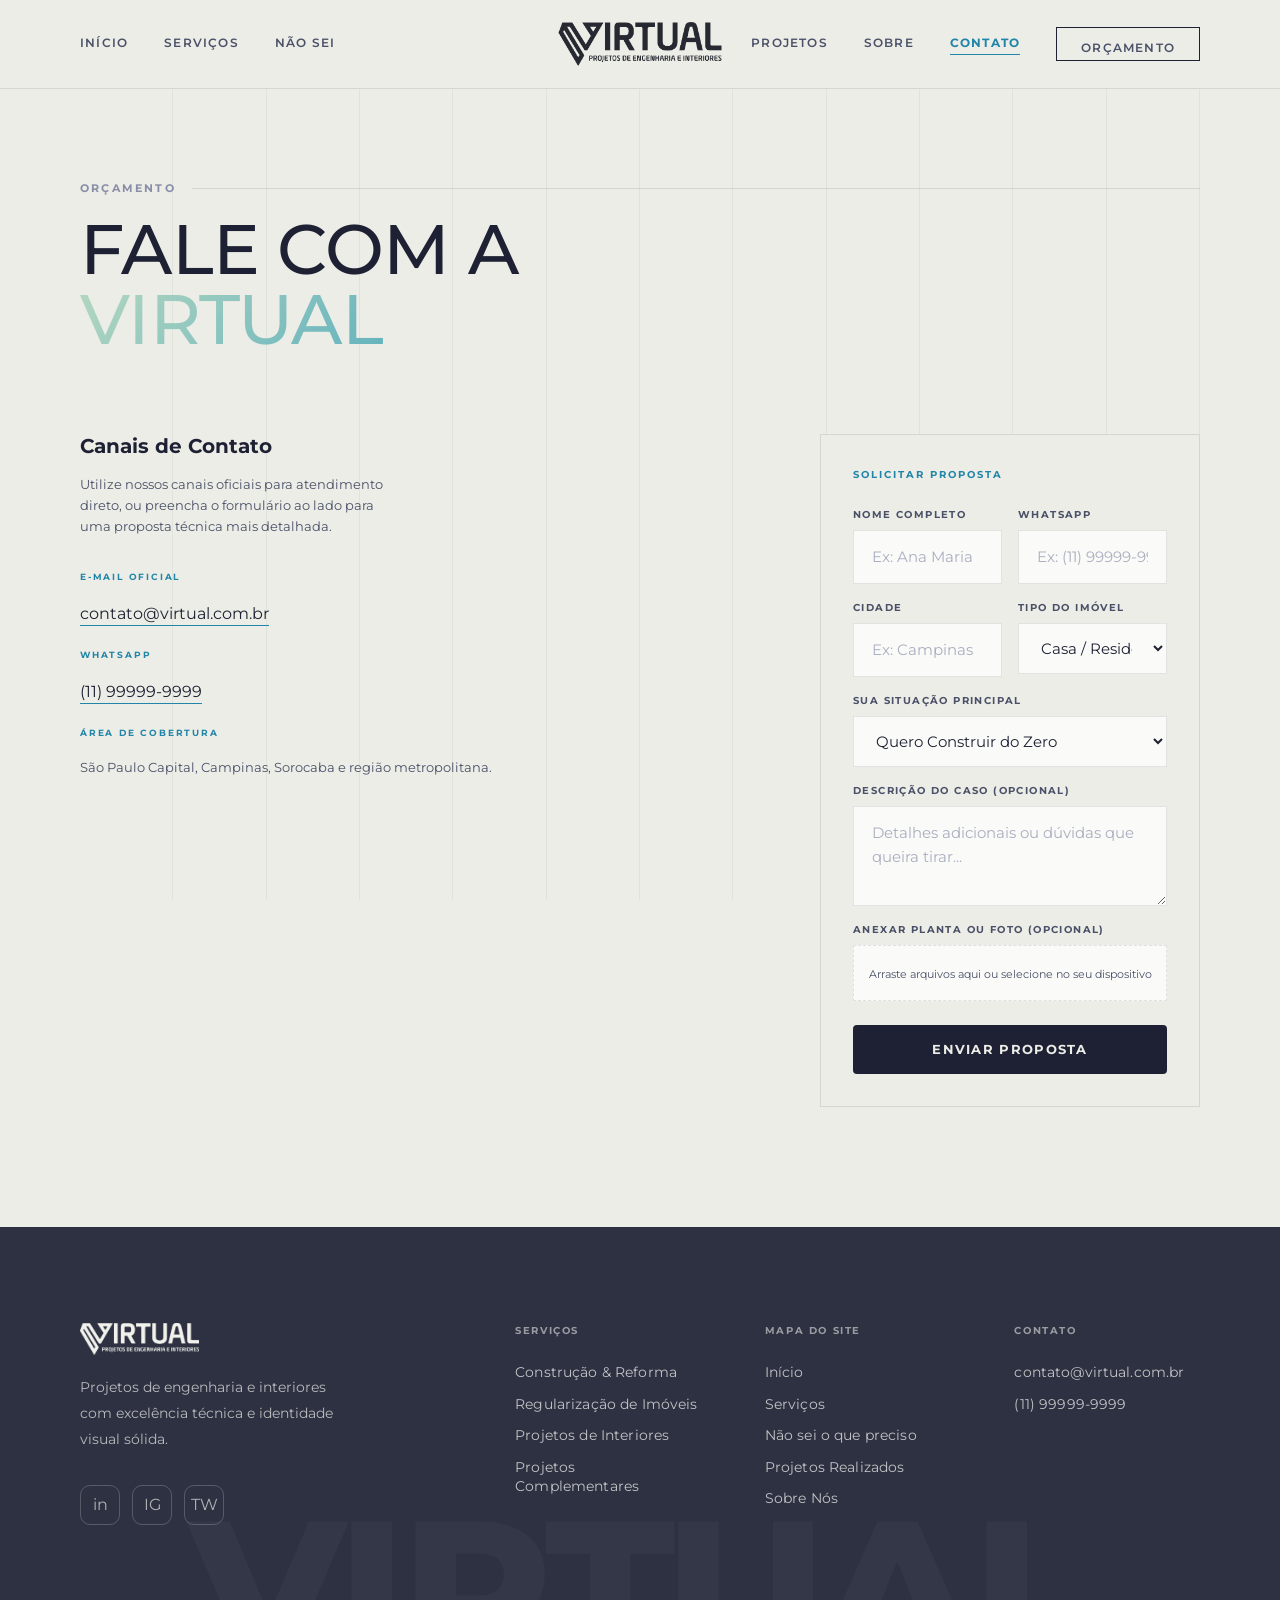
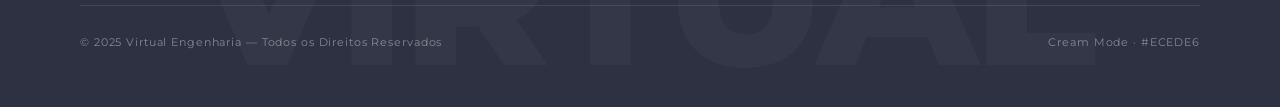
==== contato.html @ c30bd87b "feat: Virtual Engenharia — site completo v1.0" ====
<!DOCTYPE html>
<html lang="pt-BR" class="scroll-smooth">
<head>
  <meta charset="UTF-8">
  <meta name="viewport" content="width=device-width, initial-scale=1.0">
  <title>Solicitar Orçamento — Virtual Engenharia</title>
  <meta name="description" content="Preencha seus dados de obra e receba uma avaliação técnica gratuita via WhatsApp.">
  <link rel="preconnect" href="https://fonts.googleapis.com">
  <link rel="preconnect" href="https://fonts.gstatic.com" crossorigin>
  <link href="https://fonts.googleapis.com/css2?family=Montserrat:ital,wght@0,300;0,400;0,500;0,600;0,700;0,800;0,900;1,300;1,400&display=swap" rel="stylesheet">
  <link rel="stylesheet" href="assets/css/style.css">
  
</head>
<body>

<!-- PRELOADER -->
<div class="preloader" id="preloader">
  <div class="pre-logo">
    <img src="LOGOTIPO/SEM FUNDO/PRINCIPAL/1.png" alt="Virtual Engenharia" style="max-height: 52px; width: auto; object-fit: contain;">
  </div>
  <div class="pre-bar-wrap"><div class="pre-bar" id="pre-bar"></div></div>
</div>

<!-- VERTICAL GRID GUIDES -->
<div class="grid-guides" aria-hidden="true">
  <span></span><span></span><span></span><span></span>
  <span></span><span></span><span></span><span></span>
  <span></span><span></span><span></span><span></span>
</div>

<!-- HEADER -->
<header class="header" id="hdr">
  <div class="w">
    <div class="header-inner">
      <nav class="h-nav-l">
        <a href="index.html" class="">Início</a>
        <a href="servicos.html" class="">Serviços</a>
        <a href="nao-sei.html" class="">Não Sei</a>
      </nav>
      <a href="index.html" class="h-logo">
        <img src="LOGOTIPO/SEM FUNDO/PRINCIPAL/1.png" alt="Virtual Engenharia" style="max-height: 32px; width: auto; object-fit: contain;">
      </a>
      <nav class="h-nav-r">
        <a href="projetos.html" class="">Projetos</a>
        <a href="sobre.html" class="">Sobre</a>
        <a href="contato.html" class="active">Contato</a>
        <a href="contato.html" class="h-cta" id="hl-cta">Orçamento</a>
      </nav>
    </div>
  </div>
</header>


<section class="section" style="padding-top:180px;">
  <div class="w">
    <div class="s-num" data-aos="fade-up">Orçamento</div>
    <h1 class="s-h" data-aos="fade-up" data-aos-delay="80">Fale com a<br><span class="accent">Virtual</span></h1>

    <div class="intro-layout" style="margin-top:40px;" data-aos="fade-up" data-aos-delay="160">
      <!-- Contact Info -->
      <div>
        <div class="tx-xs mb4">Canais de Contato</div>
        <p class="tx-cap mb8" style="max-width:320px;">Utilize nossos canais oficiais para atendimento direto, ou preencha o formulário ao lado para uma proposta técnica mais detalhada.</p>
        
        <div style="display:flex;flex-direction:column;gap:20px;margin-top:32px;">
          <div>
            <p class="tx-over mb4" style="font-size:9px;">E-mail Oficial</p>
            <a href="mailto:contato@virtual.com.br" class="tx-bmd" style="border-bottom:1px solid var(--teal);padding-bottom:2px;">contato@virtual.com.br</a>
          </div>
          <div>
            <p class="tx-over mb4" style="font-size:9px;">WhatsApp</p>
            <a href="https://wa.me/5547991134446" class="tx-bmd" style="border-bottom:1px solid var(--teal);padding-bottom:2px;">(11) 99999-9999</a>
          </div>
          <div>
            <p class="tx-over mb4" style="font-size:9px;">Área de Cobertura</p>
            <p class="tx-cap">São Paulo Capital, Campinas, Sorocaba e região metropolitana.</p>
          </div>
        </div>
      </div>

      <!-- Interactive Form -->
      <div class="card" style="padding:32px;">
        <div class="tx-over mb6">Solicitar Proposta</div>
        <form action="#" id="budget-form" onsubmit="handleFormSubmit(event)">
          <div class="f-grid">
            <div class="f-group">
              <label class="f-label" for="c_nome">Nome Completo</label>
              <input type="text" class="f-inp" id="c_nome" required placeholder="Ex: Ana Maria">
            </div>
            <div class="f-group">
              <label class="f-label" for="c_whats">WhatsApp</label>
              <input type="tel" class="f-inp" id="c_whats" required placeholder="Ex: (11) 99999-9999">
            </div>
          </div>
          
          <div class="f-grid mt8" style="margin-top:16px;">
            <div class="f-group">
              <label class="f-label" for="c_cidade">Cidade</label>
              <input type="text" class="f-inp" id="c_cidade" required placeholder="Ex: Campinas">
            </div>
            <div class="f-group">
              <label class="f-label" for="c_tipo">Tipo do Imóvel</label>
              <select class="f-inp" id="c_tipo">
                <option value="residencial">Casa / Residência</option>
                <option value="apartamento">Apartamento</option>
                <option value="comercial">Comércio / Sala Comercial</option>
                <option value="terreno">Terreno / Lote</option>
              </select>
            </div>
          </div>

          <div class="f-group mt8" style="margin-top:16px;">
            <label class="f-label" for="c_situacao">Sua Situação Principal</label>
            <select class="f-inp" id="c_situacao">
              <option value="construir">Quero Construir do Zero</option>
              <option value="reformar">Quero Reformar meu Imóvel</option>
              <option value="regularizar">Quero Regularizar Documentos</option>
              <option value="empresa">Vou abrir um Comércio</option>
              <option value="dividir">Quero dividir um Terreno</option>
              <option value="interiores">Quero Projeto de Interiores</option>
              <option value="nao-sei">Não sei o que preciso</option>
            </select>
          </div>

          <div class="f-group mt8" style="margin-top:16px;">
            <label class="f-label" for="c_desc">Descrição do Caso (Opcional)</label>
            <textarea class="f-inp f-ta" id="c_desc" placeholder="Detalhes adicionais ou dúvidas que queira tirar..."></textarea>
          </div>

          <div class="f-group mt8" style="margin-top:16px;margin-bottom:24px;">
            <label class="f-label">Anexar Planta ou Foto (Opcional)</label>
            <div style="border:1px dashed var(--border);padding:14px;text-align:center;background:var(--bg-white);">
              <span class="tx-cap" style="font-size:11px;">Arraste arquivos aqui ou selecione no seu dispositivo</span>
            </div>
          </div>

          <button type="submit" class="btn btn-ink btn-lg" style="width:100%;justify-content:center;">Enviar Proposta</button>
        </form>

        <!-- Success Toast -->
        <div id="form-success" style="display:none;margin-top:20px;padding:16px;background:rgba(109,201,138,.12);border:1px solid var(--mint);text-align:center;">
          <span class="badge bs" style="margin-bottom:6px;"><span class="dot"></span>Sucesso</span>
          <p class="tx-cap" style="color:#3A9B65;font-weight:600;">Obrigado! Sua solicitação foi enviada. Nossa equipe entrará em contato via WhatsApp nas próximas horas.</p>
        </div>
      </div>
    </div>
  </div>
</section>


<!-- FOOTER -->
<footer class="ds-ft">
  <div class="w">
    <div class="ds-ft-grid">
      <div>
        <div class="ds-ft-brand" style="margin-bottom: 20px;">
          <img src="LOGOTIPO/SEM FUNDO/PRINCIPAL/2.png" alt="Virtual Engenharia" style="max-height: 32px; width: auto; object-fit: contain;">
        </div>
        <p class="ds-ft-desc">Projetos de engenharia e interiores com excelência técnica e identidade visual sólida.</p>
        <div class="ft-social">
          <a href="#" class="ft-soc-a">in</a>
          <a href="#" class="ft-soc-a">IG</a>
          <a href="#" class="ft-soc-a">TW</a>
        </div>
      </div>
      <div>
        <div class="ft-h">Serviços</div>
        <div class="ft-links">
          <a href="construcao-reforma.html">Construção &amp; Reforma</a>
          <a href="regularizacao.html">Regularização de Imóveis</a>
          <a href="servicos.html">Projetos de Interiores</a>
          <a href="servicos.html">Projetos Complementares</a>
        </div>
      </div>
      <div>
        <div class="ft-h">Mapa do Site</div>
        <div class="ft-links">
          <a href="index.html">Início</a>
          <a href="servicos.html">Serviços</a>
          <a href="nao-sei.html">Não sei o que preciso</a>
          <a href="projetos.html">Projetos Realizados</a>
          <a href="sobre.html">Sobre Nós</a>
        </div>
      </div>
      <div>
        <div class="ft-h">Contato</div>
        <div class="ft-links">
          <a href="mailto:contato@virtual.com.br">contato@virtual.com.br</a>
          <a href="tel:+551199999999">(11) 99999-9999</a>
        </div>
      </div>
    </div>
    <div class="ds-ft-bottom">
      <span class="ds-ft-copy">© 2025 Virtual Engenharia — Todos os Direitos Reservados</span>
      <span class="ds-ft-copy">Cream Mode · #ECEDE6</span>
    </div>
  </div>
  <div class="ds-ft-wordmark">Virtual</div>
</footer>

<script>
  // PRELOADER
  window.addEventListener('DOMContentLoaded', () => {
    const pre = document.getElementById('preloader');
    const bar = document.getElementById('pre-bar');
    requestAnimationFrame(() => { bar.style.width = '100%'; });
    setTimeout(() => {
      pre.classList.add('hide');
      setTimeout(() => { pre.style.display = 'none'; }, 600);
      setTimeout(() => {
        document.querySelectorAll('.js-tr .tr-content').forEach((el,i) =>
          setTimeout(() => el.classList.add('revealed'), i * 180));
      }, 200);
    }, 1400);
  });

  // HEADER SCROLL
  window.addEventListener('scroll', () => {
    document.getElementById('hdr').classList.toggle('scrolled', window.scrollY > 60);
  }, { passive: true });

  // AOS
  function runAOS() {
    document.querySelectorAll('[data-aos]').forEach(el => {
      if (el.classList.contains('_q')) return;
      if (el.getBoundingClientRect().top < window.innerHeight * 0.93) {
        el.classList.add('_q');
        const d = parseInt(el.getAttribute('data-aos-delay') || 0);
        setTimeout(() => el.classList.add('aos-animate'), d);
      }
    });
  }
  window.addEventListener('load', runAOS);
  window.addEventListener('scroll', runAOS, { passive: true });

  // FILL TEXT
  document.addEventListener('DOMContentLoaded', () => {
    document.querySelectorAll('.js-fill-text').forEach(el => {
      new IntersectionObserver(entries => {
        entries.forEach(e => {
          if (!e.isIntersecting) return;
          el.querySelectorAll('p').forEach((p, i) =>
            setTimeout(() => p.classList.add('revealed'), i * 140));
        });
      }, { threshold: 0.25 }).observe(el);
    });

    // TEXT REVEAL on scroll
    const trObs = new IntersectionObserver(entries => {
      entries.forEach(e => {
        if (!e.isIntersecting) return;
        e.target.querySelectorAll('.tr-content').forEach((el, i) =>
          setTimeout(() => el.classList.add('revealed'), i * 200));
        trObs.unobserve(e.target);
      });
    }, { threshold: 0.25 });
    document.querySelectorAll('.tr-wrap').forEach(el => trObs.observe(el));
  });
  
function handleFormSubmit(e) {
  e.preventDefault();
  
  const nome = document.getElementById('c_nome');
  const whats = document.getElementById('c_whats');
  const cidade = document.getElementById('c_cidade');
  
  if (nome.value.trim() === '' || whats.value.trim() === '' || cidade.value.trim() === '') {
    alert('Por favor, preencha todos os campos obrigatórios.');
    return;
  }
  
  document.getElementById('budget-form').style.display = 'none';
  document.getElementById('form-success').style.display = 'block';
}

document.addEventListener('DOMContentLoaded', () => {
  const params = new URLSearchParams(window.location.search);
  const svc = params.get('servico');
  if (svc) {
    const sel = document.getElementById('c_situacao');
    if (sel) {
      for(let i=0; i<sel.options.length; i++) {
        if (sel.options[i].value === svc) {
          sel.selectedIndex = i;
          break;
        }
      }
    }
  }
});

</script>
</body>
</html>
---- assets/css/style.css ----
/* =============================================
   TOKENS — Virtual Engenharia · Cream Mode
   ============================================= */
:root {
  /* CREAM PALETTE */
  --bg:         #ECEDE6;    /* fundo principal */
  --bg-white:   #FAFAF8;    /* branco levemente quente */
  --bg-alt:     #E4E5DE;    /* seções alternadas */
  --bg-dark:    #2D3142;    /* blocos escuros */
  --border:     rgba(45,49,66,0.12);
  --border-s:   rgba(45,49,66,0.06);

  /* BRAND */
  --teal:       #2085A8;
  --teal-l:     #3A9FBD;
  --teal-d:     #1E7FA0;
  --mint:       #B5D8C0;
  --mint-2:     #9DCEB4;

  /* TEXT */
  --ink:        #1E2133;    /* texto principal */
  --ink-mid:    #4A5068;    /* texto médio */
  --ink-muted:  #888EA8;    /* texto suave */

  /* GRADIENTS */
  --g-brand:    linear-gradient(135deg,#B5D8C0 0%,#3A9FBD 50%,#1E7FA0 100%);
  --g-brand-h:  linear-gradient(90deg,#B5D8C0 0%,#2085A8 100%);

  /* TYPE */
  --fd:  'Montserrat', sans-serif;
  --fb:  'Montserrat', sans-serif;

  /* EFFECTS */
  --sh:  0 4px 24px rgba(45,49,66,0.1);
  --sh2: 0 12px 48px rgba(45,49,66,0.14);
  --ease:    cubic-bezier(0.4,0,0.2,1);
  --ease-sp: cubic-bezier(0.34,1.56,0.64,1);
}

*,*::before,*::after{box-sizing:border-box;margin:0;padding:0}
html{font-size:16px;scroll-behavior:smooth;scroll-padding-top:96px}
body{font-family:var(--fb);background:var(--bg);color:var(--ink);
  line-height:1.6;-webkit-font-smoothing:antialiased;overflow-x:hidden;
  font-feature-settings:'kern' 1,'liga' 1;
  text-rendering:optimizeLegibility}
img{vertical-align:top;max-width:100%;display:block}
a{text-decoration:none;color:inherit}
ul{list-style:none}
button{border:none;cursor:pointer;font:inherit}
input,textarea,select{font:inherit}
::selection{background:var(--ink);color:var(--bg)}
::-webkit-scrollbar{width:3px}
::-webkit-scrollbar-track{background:var(--bg-alt)}
::-webkit-scrollbar-thumb{background:rgba(45,49,66,0.2);border-radius:2px}

/* ---- READING UX — Base typography improvements ---- */
p{font-size:16px;line-height:1.75;color:var(--ink-mid)}
h1,h2,h3,h4,h5,h6{line-height:1.1;color:var(--ink);letter-spacing:-.01em}
strong,b{font-weight:700;color:var(--ink)}

/* ---- PRELOADER ---- */
.preloader{position:fixed;inset:0;z-index:9999;background:var(--bg);
  display:flex;align-items:center;justify-content:center;flex-direction:column;gap:24px;
  transition:opacity .5s var(--ease)}
.preloader.hide{opacity:0;pointer-events:none}
.pre-logo{display:flex;align-items:center;gap:12px;font-family:var(--fd);
  font-size:18px;font-weight:800;letter-spacing:.16em;text-transform:uppercase;color:var(--ink)}
.pre-bar-wrap{width:200px;height:1px;background:var(--border)}
.pre-bar{height:100%;background:var(--g-brand-h);width:0%;
  transition:width 1.1s var(--ease)}

/* ---- VERTICAL GRID GUIDES (digital-architect style) ---- */
.grid-guides{position:fixed;inset:0;pointer-events:none;z-index:0;
  display:grid;grid-template-columns:repeat(12,1fr);padding:0 5rem}
.grid-guides span{border-right:1px solid var(--border-s);height:100%}

/* ---- CONTAINER ---- */
.w{width:100%;max-width:1400px;margin:0 auto;padding:0 5rem}

/* ---- HEADER — luxury style ---- */
.header{position:fixed;top:0;left:0;right:0;z-index:100;
  border-bottom:1px solid var(--border);background:var(--bg);
  transition:background .4s var(--ease),box-shadow .4s var(--ease)}
.header.scrolled{background:rgba(236,237,230,0.95);backdrop-filter:blur(20px);
  box-shadow:0 1px 0 var(--border)}
.header-inner{display:flex;align-items:center;justify-content:space-between;
  height:88px;gap:40px}
/* left nav */
.h-nav-l,.h-nav-r{display:flex;gap:36px;align-items:center}
.h-nav-l a,.h-nav-r a{font-size:12px;font-weight:600;
  letter-spacing:.1em;text-transform:uppercase;color:var(--ink-mid);
  transition:color .25s;position:relative;padding-bottom:3px}
.h-nav-l a::after,.h-nav-r a::after{content:'';position:absolute;bottom:0;left:0;
  width:0;height:1.5px;background:var(--teal);transition:width .3s var(--ease)}
.h-nav-l a:hover,.h-nav-r a:hover{color:var(--ink)}
.h-nav-l a:hover::after,.h-nav-r a:hover::after{width:100%}
.h-nav-l a.active,.h-nav-r a.active{color:var(--teal);font-weight:700}
.h-nav-l a.active::after,.h-nav-r a.active::after{width:100%}
/* center brand */
.h-logo{position:absolute;left:50%;transform:translateX(-50%);
  display:flex;align-items:center;gap:12px}
.h-logo img{max-height:44px!important;}
.h-logo-title{font-family:var(--fd);font-size:18px;font-weight:800;color:var(--ink)}
/* right CTA */
.h-cta{border:1.5px solid var(--ink);padding:10px 24px;font-size:12px;
  font-weight:700;letter-spacing:.1em;text-transform:uppercase;
  color:var(--ink);background:transparent;transition:all .3s var(--ease);
  white-space:nowrap}
.h-cta:hover{background:var(--ink);color:var(--bg)}

/* ---- AOS ---- */
[data-aos]{opacity:0;transition:opacity 800ms var(--ease),transform 800ms var(--ease)}
[data-aos].aos-animate{opacity:1}
[data-aos="fade-up"]{transform:translateY(40px)}
[data-aos="fade-up"].aos-animate{transform:translateY(0)}
[data-aos="fade-left"]{transform:translateX(40px)}
[data-aos="fade-left"].aos-animate{transform:translateX(0)}
[data-aos="fade-right"]{transform:translateX(-40px)}
[data-aos="fade-right"].aos-animate{transform:translateX(0)}

/* ---- TEXT REVEAL (digital-architect style) ---- */
.tr-wrap{display:inline-block;overflow:hidden;vertical-align:top}
.tr-content{display:inline-block;transform:translateY(105%);
  transition:transform 1s cubic-bezier(0.22,1,0.36,1)}
.tr-content.revealed{transform:translateY(0)}

/* ---- FILL TEXT (hajster style) ---- */
.fill-text{font-family:var(--fd);font-weight:500;line-height:1.05;text-transform:uppercase}
.fill-text p{position:relative;display:block;padding:3px 0;
  border-bottom:1px solid var(--border-s)}
.fill-text p:last-child{border-bottom:none}
.fill-list{position:absolute;top:0;left:0;width:100%;height:100%;overflow:hidden;pointer-events:none}
.fill-line{position:absolute;top:0;left:0;width:100%;height:100%;
  background:var(--bg);transform:translateX(100%);
  transition:transform .9s var(--ease)}
.fill-text p.revealed .fill-line{transform:translateX(0%)}

/* ---- KEYFRAMES ---- */
@keyframes gFlow{0%,100%{background-position:0 50%}50%{background-position:100% 50%}}
@keyframes float{0%,100%{transform:translateY(0)}50%{transform:translateY(-12px)}}
@keyframes marquee{from{transform:translateX(0)}to{transform:translateX(-50%)}}
@keyframes shimmer{0%{background-position:-200% 0}100%{background-position:200% 0}}
@keyframes spin{to{transform:rotate(360deg)}}
@keyframes pulse{0%,100%{opacity:1}50%{opacity:.4}}
@keyframes scaleIn{from{transform:scale(.94);opacity:0}to{transform:scale(1);opacity:1}}

/* ---- SECTIONS ---- */
.section{padding:120px 0;position:relative}
.section-white{background:var(--bg-white)}
.section-alt{background:var(--bg-alt)}
.section-dark{background:var(--bg-dark);color:#F4F4F0}
.s-num{display:flex;align-items:center;gap:16px;font-size:11px;font-weight:700;
  letter-spacing:.2em;text-transform:uppercase;color:var(--ink-muted);margin-bottom:16px}
.s-num::after{content:'';flex:1;height:1px;background:var(--border)}
.s-h{font-family:var(--fd);font-size:clamp(2.8rem,5.5vw,5rem);font-weight:500;
  line-height:1;text-transform:uppercase;margin-bottom:80px}
.s-h .accent{background:var(--g-brand);background-size:300% 300%;
  -webkit-background-clip:text;-webkit-text-fill-color:transparent;
  background-clip:text;animation:gFlow 6s ease infinite}
hr.div{border:none;height:1px;background:var(--border);margin:64px 0}

/* ---- HERO ---- */
.banner{min-height:100vh;background:var(--bg);position:relative;
  display:flex;align-items:flex-end;overflow:hidden}

/* vertical grid in hero */
.b-guides{position:absolute;inset:0;display:grid;grid-template-columns:repeat(12,1fr);
  pointer-events:none;padding:0 5rem}
.b-guides span{border-right:1px solid var(--border-s);height:100%}

.banner-inner{position:relative;z-index:1;padding:220px 0 100px;width:100%}
.b-eyebrow{display:flex;align-items:center;gap:12px;font-size:11px;font-weight:700;
  letter-spacing:.2em;text-transform:uppercase;color:var(--ink-mid);margin-bottom:28px}
.b-eyebrow::before{content:'';width:32px;height:1px;background:var(--teal)}
.b-h1{font-family:var(--fd);font-size:clamp(5rem,11vw,10rem);font-weight:500;
  line-height:.9;text-transform:uppercase;letter-spacing:-.02em;margin-bottom:40px;
  color:var(--ink)}
.b-h1 .g{background:var(--g-brand);background-size:300% 300%;
  -webkit-background-clip:text;-webkit-text-fill-color:transparent;
  background-clip:text;animation:gFlow 6s ease infinite}
.b-desc{font-size:17px;line-height:1.75;color:var(--ink-mid);max-width:520px;margin-bottom:48px}
.b-cta{display:flex;gap:16px;flex-wrap:wrap;align-items:center;margin-bottom:80px}

/* stats sidebar (digital-architect inspired) */
.b-stats-col{position:absolute;right:0;bottom:0;top:180px;width:320px;
  border-left:1px solid var(--border);display:flex;flex-direction:column}
.b-stat{flex:1;border-bottom:1px solid var(--border);padding:32px;
  display:flex;flex-direction:column;justify-content:space-between;
  transition:background .3s var(--ease);cursor:default}
.b-stat:last-child{border-bottom:none}
.b-stat:hover{background:var(--bg-white)}
.b-stat-icon{font-size:28px;color:var(--ink-muted);margin-bottom:auto}
.b-stat-val{font-family:var(--fd);font-size:3.5rem;font-weight:500;
  line-height:1;color:var(--ink);margin-bottom:4px}
.b-stat-lbl{font-size:11px;font-weight:700;letter-spacing:.12em;
  text-transform:uppercase;color:var(--ink-muted)}

.b-arrow{position:absolute;bottom:40px;left:50%;transform:translateX(-50%)}
.b-arrow a{display:flex;align-items:center;justify-content:center;width:48px;height:48px;
  border:1.5px solid var(--border);border-radius:50%;color:var(--ink-mid);
  animation:float 3s ease-in-out infinite;transition:all .3s;background:transparent}
.b-arrow a:hover{border-color:var(--teal);color:var(--teal);background:rgba(32,133,168,.06)}

/* ---- MARQUEE (luxury style) ---- */
.mq{padding:20px 0;overflow:hidden;border-top:1px solid var(--border);
  border-bottom:1px solid var(--border);background:var(--bg-alt)}
.mq-track{display:flex;width:max-content;animation:marquee 24s linear infinite}
.mq-item{display:flex;align-items:center;gap:20px;padding:0 36px;white-space:nowrap;
  font-size:11px;font-weight:700;letter-spacing:.16em;text-transform:uppercase;
  color:var(--ink-muted)}
.mq-dot{width:5px;height:5px;border-radius:50%;background:var(--teal);opacity:.6}

/* ---- INTRO ---- */
.intro-layout{display:grid;grid-template-columns:1fr 380px;gap:80px;align-items:start}
.intro-huge{font-family:var(--fd);font-size:clamp(3.5rem,7vw,6rem);font-weight:500;
  line-height:1;text-transform:uppercase;color:var(--ink)}
.intro-aside{position:sticky;top:100px;align-self:flex-start}

/* ---- TYPOGRAPHY ---- */
.type-row{display:grid;grid-template-columns:160px 1fr 180px;align-items:center;
  padding:24px 0;gap:24px;border-bottom:1px solid var(--border-s);
  transition:background .2s,padding-left .2s}
.type-row:last-child{border-bottom:none}
.type-row:hover{background:rgba(32,133,168,.03);padding-left:8px;border-radius:4px}
.t-meta{font-size:10px;font-weight:700;letter-spacing:.12em;
  text-transform:uppercase;color:var(--ink-muted)}
.t-spec{font-size:10px;font-family:monospace;color:var(--ink-muted);text-align:right;opacity:.7}
.tx-xl{font-family:var(--fd);font-size:90px;font-weight:500;line-height:.9;
  text-transform:uppercase;letter-spacing:-.02em;color:var(--ink)}
.tx-lg{font-family:var(--fd);font-size:60px;font-weight:500;line-height:1;
  text-transform:uppercase;color:var(--ink)}
.tx-md{font-family:var(--fd);font-size:42px;font-weight:500;line-height:1.05;
  text-transform:uppercase;color:var(--ink)}
.tx-sm{font-family:var(--fd);font-size:28px;font-weight:600;line-height:1.1;color:var(--ink)}
.tx-xs{font-family:var(--fd);font-size:20px;font-weight:700;line-height:1.2;color:var(--ink)}
.tx-bxl{font-size:22px;font-weight:300;line-height:1.65;color:var(--ink-mid)}
.tx-blg{font-size:18px;font-weight:300;line-height:1.75;color:var(--ink-mid)}
.tx-bmd{font-size:16px;font-weight:400;line-height:1.65;color:var(--ink)}
.tx-bbold{font-size:16px;font-weight:700;line-height:1.4;color:var(--ink)}
.tx-cap{font-size:13px;font-weight:400;line-height:1.6;color:var(--ink-mid)}
.tx-over{font-size:10px;font-weight:700;letter-spacing:.2em;
  text-transform:uppercase;color:var(--teal)}
.tx-mono{font-family:monospace;font-size:13px;color:var(--teal)}
.g-txt{background:var(--g-brand);background-size:300% 300%;
  -webkit-background-clip:text;-webkit-text-fill-color:transparent;
  background-clip:text;animation:gFlow 6s ease infinite}

/* ---- SWATCHES ---- */
.pal{display:grid;grid-template-columns:repeat(auto-fill,minmax(150px,1fr));gap:12px}
.sw{border-radius:8px;overflow:hidden;border:1px solid var(--border);
  transition:transform .3s var(--ease),box-shadow .3s}
.sw:hover{transform:translateY(-3px);box-shadow:var(--sh2)}
.sw-c{height:72px}
.sw-i{background:var(--bg-white);padding:12px 14px}
.sw-n{font-size:11px;font-weight:700;color:var(--ink);margin-bottom:2px}
.sw-h{font-size:10px;font-family:monospace;color:var(--ink-mid)}
.sw-r{font-size:9px;color:var(--ink-muted);margin-top:2px}
.grad-grid{display:grid;grid-template-columns:repeat(auto-fill,minmax(240px,1fr));gap:12px}
.gc{border-radius:8px;overflow:hidden;border:1px solid var(--border)}
.gc-c{height:72px}
.gc-i{background:var(--bg-white);padding:12px 14px}

/* ---- CARDS ---- */
.c-row{display:grid;grid-template-columns:repeat(3,1fr);gap:20px}
/* Card padrão — digital-architect hover-white */
.card{background:var(--bg);border:1px solid var(--border);padding:28px;
  transition:background .4s var(--ease),transform .3s var(--ease),box-shadow .3s;cursor:pointer}
.card:hover{background:var(--bg-white);transform:translateY(-2px);box-shadow:var(--sh2)}
/* Card outline */
.card-out{background:transparent;border:1.5px solid var(--border);padding:28px;
  border-radius:2px;transition:all .3s var(--ease)}
.card-out:hover{border-color:var(--teal);background:rgba(32,133,168,.04)}
/* Card dark (luxury) */
.card-dk{background:var(--bg-dark);border:none;padding:28px;color:#F4F4F0;
  transition:all .35s var(--ease)}
.card-dk:hover{background:#353A52;transform:translateY(-2px);box-shadow:var(--sh2)}
/* Card glass (luxury search bar style) */
.card-gl{background:rgba(255,255,255,0.7);border:1px solid rgba(255,255,255,0.8);
  padding:28px;backdrop-filter:blur(12px);
  transition:all .35s var(--ease);box-shadow:0 2px 16px rgba(45,49,66,.06)}
.card-gl:hover{box-shadow:var(--sh2);transform:translateY(-2px)}
/* Card listing (luxury real estate) */
.card-listing{background:var(--bg-white);border:1px solid var(--border);
  cursor:pointer;overflow:hidden;transition:all .5s var(--ease)}
.card-listing:hover{box-shadow:var(--sh2)}
.listing-img{aspect-ratio:4/5;overflow:hidden;background:var(--bg-alt);position:relative}
.listing-img img{width:100%;height:100%;object-fit:cover;
  transition:transform 1s var(--ease)}
.card-listing:hover .listing-img img{transform:scale(1.06)}
.listing-tag{position:absolute;top:14px;right:14px;background:var(--bg-white);
  color:var(--ink);padding:5px 12px;font-size:10px;font-weight:700;
  letter-spacing:.1em;text-transform:uppercase;box-shadow:var(--sh)}
.listing-body{padding:20px}
.c-icon-sq{width:44px;height:44px;border:1px solid var(--border);
  display:flex;align-items:center;justify-content:center;margin-bottom:20px;
  transition:background .3s}
.card:hover .c-icon-sq{background:var(--bg-alt)}

/* ---- PROJECT ROW (digital-architect style) ---- */
.proj-row{border-bottom:1px solid var(--border);background:var(--bg);
  cursor:pointer;overflow:hidden;transition:background .5s var(--ease)}
.proj-row:hover{background:var(--bg-white)}
.proj-inner{display:grid;grid-template-columns:5fr 7fr;min-height:220px}
.proj-text{padding:40px 48px;border-right:1px solid var(--border);
  display:flex;flex-direction:column;justify-content:center}
.proj-num{font-size:11px;font-family:monospace;color:var(--ink-muted);margin-bottom:8px}
.proj-title{font-family:var(--fd);font-size:2.8rem;font-weight:500;
  text-transform:uppercase;color:var(--ink);line-height:1;
  transition:transform .5s var(--ease),color .3s}
.proj-row:hover .proj-title{transform:translateX(8px);color:var(--teal)}
.proj-desc{font-size:14px;color:var(--ink-mid);margin-top:12px;max-width:360px}
.proj-img{position:relative;overflow:hidden;background:var(--bg-alt)}
.proj-img img{width:100%;height:100%;object-fit:cover;filter:grayscale(20%);
  transition:filter .7s,transform .7s var(--ease)}
.proj-row:hover .proj-img img{filter:grayscale(0%);transform:scale(1.04)}

/* ---- BUTTONS ---- */
.btn{display:inline-flex;align-items:center;justify-content:center;gap:10px;
  font-family:var(--fb);font-size:12px;font-weight:700;letter-spacing:.08em;
  text-transform:uppercase;padding:14px 32px;border-radius:4px;
  transition:all .3s var(--ease);cursor:pointer;border:none;
  line-height:1;white-space:nowrap;text-decoration:none;vertical-align:middle}
.btn-ink{background:var(--ink);color:var(--bg)!important}
.btn-ink:hover{background:#353A52;color:var(--bg)!important;
  transform:translateY(-1px);box-shadow:var(--sh2)}
.btn-outline{background:transparent;color:var(--ink)!important;
  border:1.5px solid currentColor}
.btn-outline:hover{background:var(--ink);color:var(--bg)!important;
  border-color:var(--ink)}
.btn-teal{background:var(--teal);color:#fff!important;border:none}
.btn-teal:hover{background:var(--teal-l);color:#fff!important;transform:translateY(-1px)}
.btn-mint{background:var(--g-brand);background-size:200% 200%;
  color:var(--ink)!important;border:none;
  font-weight:700;animation:gFlow 5s ease infinite}
.btn-mint:hover{transform:translateY(-1px);box-shadow:0 8px 32px rgba(181,216,192,.4)}
.btn-ghost{background:transparent;color:var(--ink-mid)!important;
  border:1.5px solid var(--border)}
.btn-ghost:hover{color:var(--ink)!important;border-color:rgba(45,49,66,.25)}
/* sizes */
.btn-pill{border-radius:9999px}
.btn-sm{padding:9px 20px;font-size:10px}
.btn-lg{padding:18px 40px;font-size:13px;letter-spacing:.1em}
.btn-xl{padding:22px 56px;font-size:15px}
.btn:disabled{opacity:.35;pointer-events:none}

/* ---- INPUTS ---- */
.f-group{display:flex;flex-direction:column;gap:7px}
.f-label{font-size:10px;font-weight:700;letter-spacing:.14em;
  text-transform:uppercase;color:var(--ink-mid)}
.f-inp{background:var(--bg-white);border:1px solid var(--border);padding:14px 18px;
  font-family:var(--fb);font-size:15px;color:var(--ink);
  transition:all .3s var(--ease);outline:none;width:100%}
.f-inp::placeholder{color:var(--ink-muted);opacity:.7}
.f-inp:hover{border-color:rgba(45,49,66,.2)}
.f-inp:focus{border-color:var(--teal);box-shadow:0 0 0 3px rgba(32,133,168,.12)}
.f-inp.err{border-color:#D0574A;box-shadow:0 0 0 3px rgba(208,87,74,.1)}
.f-inp.ok{border-color:var(--mint);box-shadow:0 0 0 3px rgba(181,216,192,.18)}
.f-ta{resize:vertical;min-height:100px}
.f-grid{display:grid;grid-template-columns:1fr 1fr;gap:16px}
/* luxury search bar glass style */
.f-inp-glass{background:rgba(255,255,255,.15);border:none;
  border-bottom:1px solid rgba(255,255,255,.4);padding:12px 0;color:#fff;
  outline:none;width:100%;font-size:15px}
.f-inp-glass::placeholder{color:rgba(255,255,255,.6)}
.f-inp-glass:focus{border-bottom-color:#fff}

/* ---- BADGES ---- */
.badge{display:inline-flex;align-items:center;gap:6px;padding:4px 10px;
  font-size:10px;font-weight:700;letter-spacing:.08em;text-transform:uppercase}
.bm{background:rgba(181,216,192,.18);color:#1E7FA0;border:1px solid rgba(181,216,192,.4)}
.bt{background:rgba(32,133,168,.1);color:var(--teal-d);border:1px solid rgba(32,133,168,.22)}
.bn{background:rgba(45,49,66,.07);color:var(--ink-mid);border:1px solid var(--border)}
.bs{background:rgba(109,201,138,.1);color:#3A9B65;border:1px solid rgba(109,201,138,.24)}
.bw{background:rgba(200,150,40,.1);color:#9E7620;border:1px solid rgba(200,150,40,.22)}
.bd{background:rgba(208,87,74,.1);color:#C0473A;border:1px solid rgba(208,87,74,.22)}
.badge .dot{width:5px;height:5px;border-radius:50%;background:currentColor}

/* ---- SPACING ---- */
.sp-row{display:grid;grid-template-columns:80px 1fr 80px;align-items:center;gap:12px;padding:6px 0}
.sp-l{font-size:10px;font-family:monospace;color:var(--ink-muted);text-align:right}
.sp-b{height:16px;background:var(--g-brand-h);border-radius:2px;opacity:.55}
.sp-v{font-size:10px;font-family:monospace;color:var(--ink-muted)}

/* ---- LAYOUT DEMOS ---- */
.l-demo{border:1px dashed var(--border);padding:24px;margin-bottom:16px}
.l-lbl{font-size:10px;font-weight:700;letter-spacing:.12em;text-transform:uppercase;
  color:var(--ink-muted);margin-bottom:16px}
.l-ph{background:rgba(45,49,66,.04);border:1px solid var(--border-s);
  display:flex;align-items:center;justify-content:center;min-height:72px;
  font-size:10px;letter-spacing:.1em;text-transform:uppercase;
  color:var(--ink-muted);font-family:monospace}
.l-ph.tall{min-height:140px}
.g2{display:grid;grid-template-columns:1fr 1fr;gap:16px}
.g3{display:grid;grid-template-columns:repeat(3,1fr);gap:16px}
.g4{display:grid;grid-template-columns:repeat(4,1fr);gap:16px}

/* ---- MOTION ---- */
.mot-grid{display:grid;grid-template-columns:repeat(auto-fill,minmax(190px,1fr));gap:20px}
.mot-card{background:var(--bg-white);border:1px solid var(--border);padding:28px;
  display:flex;flex-direction:column;align-items:center;gap:16px;text-align:center}
.mot-box{width:58px;height:58px;background:var(--g-brand);
  display:flex;align-items:center;justify-content:center}
.m-fl{animation:float 3s ease-in-out infinite}
.m-sh{background:linear-gradient(90deg,var(--teal-d),var(--mint),var(--teal-d));
  background-size:200% 100%;animation:shimmer 2s linear infinite}
.m-sp{animation:spin 4s linear infinite}
.m-gf{background-size:300% 300% !important;animation:gFlow 3s ease infinite}
.m-pu{animation:pulse 1.8s ease-in-out infinite}
.m-li{transition:transform .5s var(--ease-sp),box-shadow .3s;cursor:pointer}
.m-li:hover{transform:translateY(-6px) scale(1.04);box-shadow:var(--sh2)}
.mot-n{font-size:13px;font-weight:700;color:var(--ink)}
.mot-c{font-size:10px;font-family:monospace;color:var(--teal);opacity:.7}

/* ---- LOGOS ---- */
.logo-grid{display:grid;grid-template-columns:repeat(auto-fill,minmax(260px,1fr));gap:16px}
.logo-card{padding:44px;display:flex;align-items:center;justify-content:center;
  min-height:150px;border:1px solid var(--border);
  transition:transform .3s var(--ease),box-shadow .3s}
.logo-card:hover{transform:scale(1.02);box-shadow:var(--sh2)}
.logo-card img{max-height:72px;object-fit:contain}
.logo-lbl{font-size:10px;font-weight:600;letter-spacing:.1em;text-transform:uppercase;
  color:var(--ink-muted);text-align:center;margin-top:10px}
.logo-item{display:flex;flex-direction:column}
.lb-bg{background:var(--bg)}
.lb-white{background:#fff}
.lb-dk{background:#2D3142}
.lb-tl{background:#2085A8}
.lb-mt{background:#B5D8C0}
.lb-cream{background:#ECEDE6}

/* ---- STATES ---- */
.st-row{display:flex;align-items:center;gap:14px;flex-wrap:wrap;
  padding:18px 0;border-bottom:1px solid var(--border-s)}
.st-row:last-child{border-bottom:none}
.st-lbl{font-size:10px;font-weight:700;letter-spacing:.12em;text-transform:uppercase;
  color:var(--ink-muted);min-width:90px;flex-shrink:0}

/* ---- RADIUS ---- */
.rad-row{display:flex;align-items:flex-end;gap:24px;flex-wrap:wrap}
.rad-item{display:flex;flex-direction:column;align-items:center;gap:8px}
.rad-box{width:52px;height:52px;background:var(--teal)}

/* ---- BORDER (luxury style) — decorative ---- */
.bd-line{display:flex;align-items:center;gap:12px;
  font-size:10px;font-weight:700;letter-spacing:.14em;text-transform:uppercase;
  color:var(--ink-muted);padding:20px 0}
.bd-line::before,.bd-line::after{content:'';flex:1;height:1px;background:var(--border)}

/* ---- FOOTER — dark (luxury + digital-architect) ---- */
.ds-footer{background:var(--bg-dark);color:#F4F4F0;padding:96px 0 56px;
  position:relative;overflow:hidden}
.ds-ft{background:var(--bg-dark);color:#F4F4F0;padding:96px 0 56px;
  position:relative;overflow:hidden}
.ds-ft-wordmark{position:absolute;bottom:-48px;left:0;right:0;text-align:center;
  font-family:var(--fd);font-size:clamp(6rem,16vw,18rem);font-weight:800;
  letter-spacing:-.03em;text-transform:uppercase;color:rgba(255,255,255,.03);
  pointer-events:none;user-select:none;white-space:nowrap}
.ds-ft-grid{display:grid;grid-template-columns:2fr 1fr 1fr 1fr;gap:64px;margin-bottom:80px}
.ds-ft-brand{font-family:var(--fd);font-size:22px;font-weight:800;
  letter-spacing:.08em;text-transform:uppercase;color:#F4F4F0;margin-bottom:16px}
.ds-ft-desc{font-size:14px;color:rgba(244,244,240,.7);line-height:1.85;
  max-width:260px;margin-bottom:32px}
/* Social icons */
.ft-social{display:flex;gap:12px;margin-top:4px}
.ft-soc-a{width:40px;height:40px;border:1px solid rgba(255,255,255,.2);
  border-radius:10px;display:flex;align-items:center;justify-content:center;
  color:rgba(244,244,240,.65);transition:all .3s var(--ease)}
.ft-soc-a:hover{background:rgba(255,255,255,.12);border-color:rgba(255,255,255,.4);color:#fff}
.ft-soc-a svg{width:16px;height:16px;fill:currentColor}
/* Nav columns */
.ft-title{font-size:10px;font-weight:700;letter-spacing:.18em;text-transform:uppercase;
  color:rgba(244,244,240,.55);margin-bottom:24px;padding-bottom:12px;
  border-bottom:1px solid rgba(255,255,255,.1)}
.ft-h{font-size:10px;font-weight:700;letter-spacing:.16em;text-transform:uppercase;
  color:rgba(244,244,240,.55);margin-bottom:24px}
.ft-links{display:flex;flex-direction:column;gap:12px}
.ft-links a{font-size:14px;font-weight:400;color:rgba(244,244,240,.75);
  transition:color .25s;letter-spacing:.01em;line-height:1.4}
.ft-links a:hover{color:#fff}
.ds-ft-bottom{border-top:1px solid rgba(255,255,255,.1);padding-top:28px;margin-top:0;
  display:flex;justify-content:space-between;align-items:center;flex-wrap:wrap;gap:16px}
.ds-ft-copy{font-size:11px;color:rgba(244,244,240,.45);letter-spacing:.08em}

/* ---- UTILS ---- */
.mb4{margin-bottom:16px}.mb6{margin-bottom:24px}.mb8{margin-bottom:32px}
.mb12{margin-bottom:48px}.mt8{margin-top:32px}
.flex{display:flex}.items-c{align-items:center}.gap4{gap:16px}.gap3{gap:12px}
.g-texth{background:var(--g-brand-h);-webkit-background-clip:text;
  -webkit-text-fill-color:transparent;background-clip:text}

/* ---- RESPONSIVE ---- */
@media(max-width:1100px){
  .w{padding:0 2.5rem}
  .b-guides{padding:0 2.5rem}
  .intro-layout{grid-template-columns:1fr}
  .intro-aside{position:relative;top:auto}
  .b-stats-col{display:none}
  .ds-ft-grid{grid-template-columns:1fr 1fr}
  .c-row{grid-template-columns:1fr 1fr}
}
@media(max-width:768px){
  .w{padding:0 1.5rem}
  .b-guides{padding:0 1.5rem}
  .section{padding:80px 0}
  .b-h1{font-size:4rem}
  .c-row,.g2,.g3,.g4{grid-template-columns:1fr}
  .proj-inner{grid-template-columns:1fr}
  .proj-img{min-height:200px}
  .type-row{grid-template-columns:120px 1fr}
  .t-spec{display:none}
  .h-nav-l,.h-nav-r,.h-cta{display:none}
  .ds-ft-grid{grid-template-columns:1fr}
  .ds-ft-wordmark{display:none}
}

/* ---- BLUEPRINT FLOORPLAN GRID BACKGROUND ---- */
.blueprint-bg {
  background-color: var(--bg);
  background-image: 
    linear-gradient(rgba(32,133,168,0.035) 1px, transparent 1px),
    linear-gradient(90deg, rgba(32,133,168,0.035) 1px, transparent 1px);
  background-size: 32px 32px;
}

/* ---- WHATSAPP FLOATING BUTTON ---- */
.whatsapp-btn-premium {
  position: fixed;
  bottom: 28px;
  right: 28px;
  z-index: 999;
  background: #25D366;
  border: none;
  padding: 0;
  width: 56px;
  height: 56px;
  border-radius: 50%;
  display: flex;
  align-items: center;
  justify-content: center;
  box-shadow: 0 4px 20px rgba(37,211,102,0.45), 0 2px 8px rgba(0,0,0,0.15);
  transition: all 0.3s var(--ease);
  cursor: pointer;
}
.whatsapp-btn-premium:hover {
  background: #1ebe5d;
  transform: translateY(-3px) scale(1.05);
  box-shadow: 0 8px 32px rgba(37,211,102,0.5), 0 4px 12px rgba(0,0,0,0.2);
}
.whatsapp-btn-premium svg {
  fill: #fff;
  width: 28px;
  height: 28px;
}

/* ---- FAQ ACCORDION ---- */
.faq-list {
  max-width: 820px;
  margin: 0 auto;
}
.faq-item {
  border-bottom: 1px solid var(--border);
  padding: 24px 0;
}
.faq-item:first-child {
  border-top: 1px solid var(--border);
}
.faq-q {
  font-size: 16px;
  font-weight: 600;
  color: var(--ink);
  cursor: pointer;
  display: flex;
  justify-content: space-between;
  align-items: center;
  user-select: none;
  font-family: var(--fb);
}
.faq-q::after {
  content: '+';
  font-size: 20px;
  font-weight: 300;
  color: var(--teal);
  transition: transform 0.3s;
}
.faq-item.active .faq-q::after {
  content: '−';
}
.faq-a {
  max-height: 0;
  overflow: hidden;
  transition: max-height 0.3s var(--ease), margin-top 0.3s;
  color: var(--ink-mid);
  font-size: 14px;
  line-height: 1.6;
}
.faq-item.active .faq-a {
  max-height: 250px;
  margin-top: 12px;
}

/* ---- TIMELINE ---- */
.timeline {
  position: relative;
  margin-top: 48px;
}
.timeline::before {
  content: '';
  position: absolute;
  top: 0;
  bottom: 0;
  left: 20px;
  width: 2px;
  background: var(--border);
}
.timeline-item {
  position: relative;
  padding-left: 56px;
  margin-bottom: 40px;
}
.timeline-item:last-child {
  margin-bottom: 0;
}
.timeline-marker {
  position: absolute;
  left: 10px;
  top: 2px;
  width: 22px;
  height: 22px;
  border-radius: 50%;
  background: var(--bg-white);
  border: 2px solid var(--teal);
  display: flex;
  align-items: center;
  justify-content: center;
  font-size: 10px;
  font-weight: 700;
  color: var(--teal);
}
.timeline-title {
  font-size: 16px;
  font-weight: 700;
  color: var(--ink);
  margin-bottom: 8px;
}

@media(min-width: 769px) {
  .timeline {
    display: grid;
    grid-template-columns: repeat(6, 1fr);
    gap: 24px;
    padding-bottom: 40px;
  }
  .timeline::before {
    top: 20px;
    left: 0;
    right: 0;
    height: 2px;
    width: auto;
    bottom: auto;
  }
  .timeline-item {
    padding-left: 0;
    padding-top: 48px;
    margin-bottom: 0;
  }
  .timeline-marker {
    left: 0;
    top: 10px;
  }
}
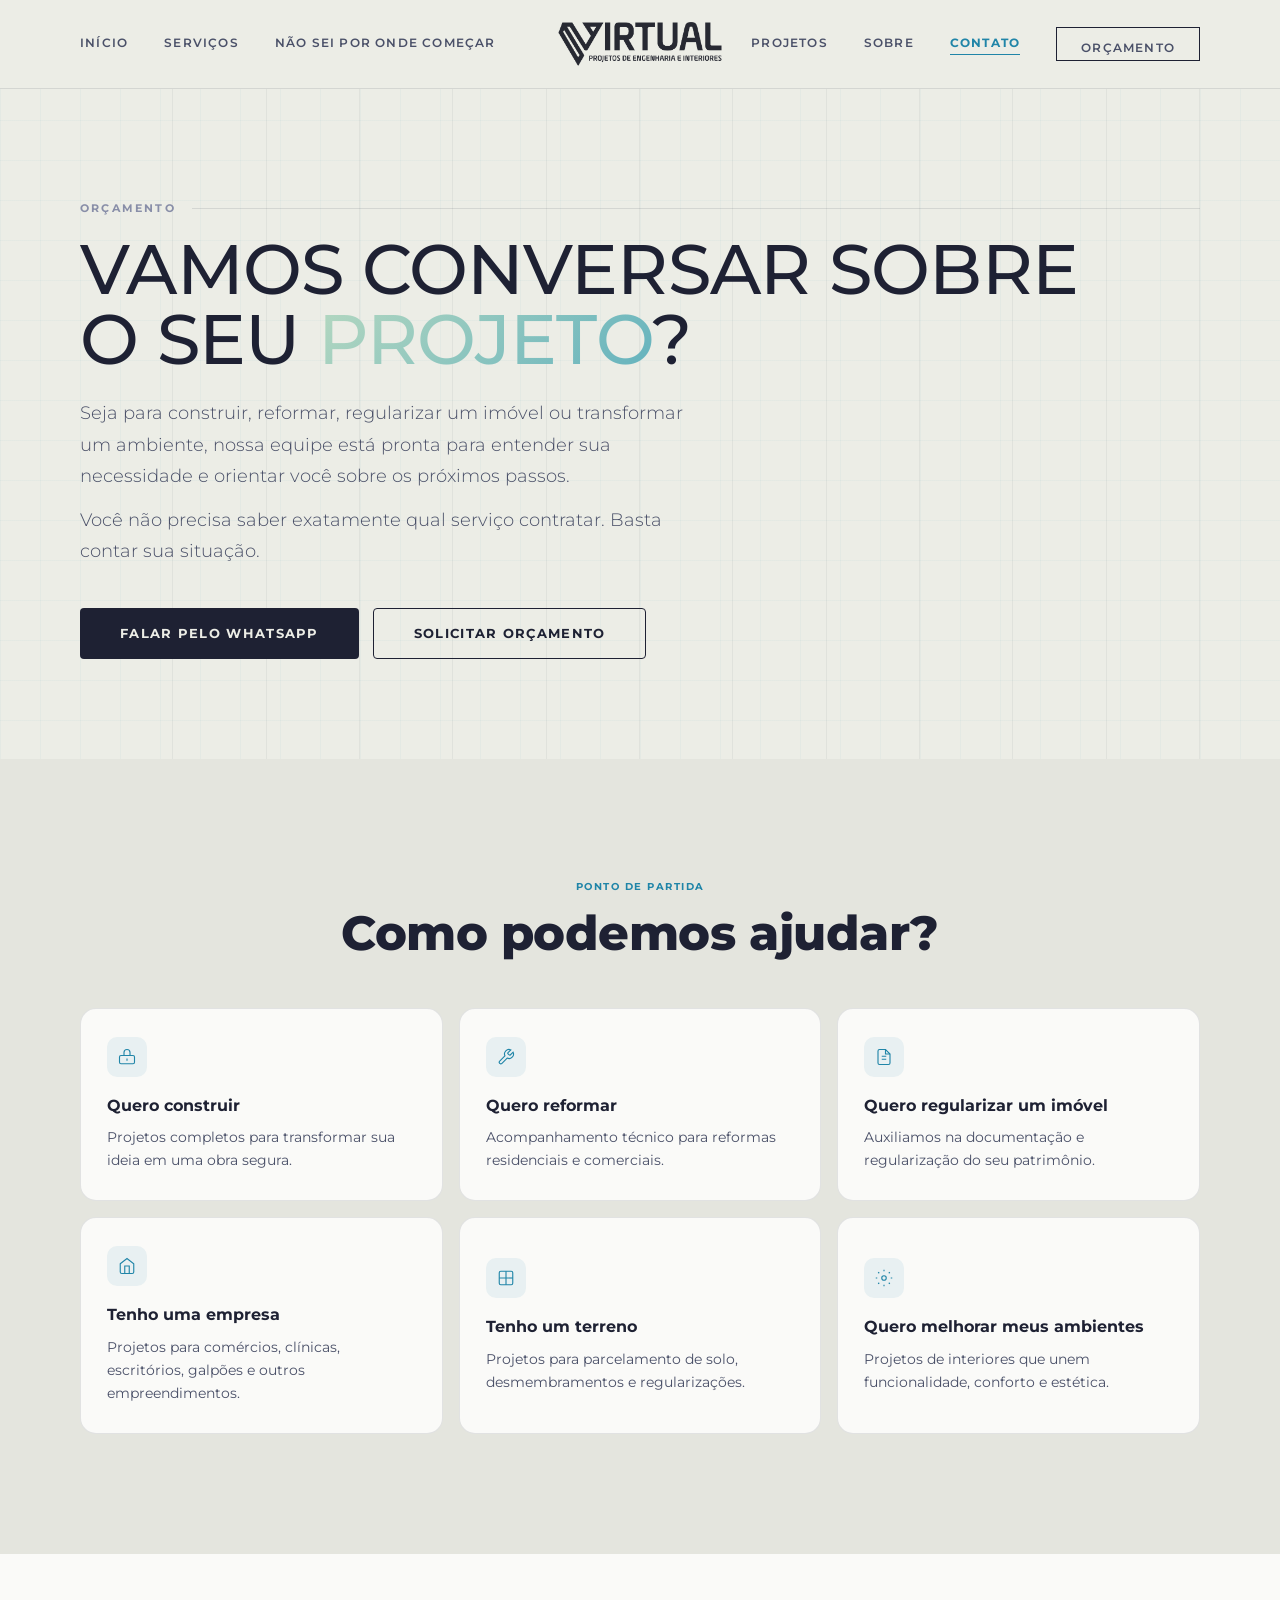
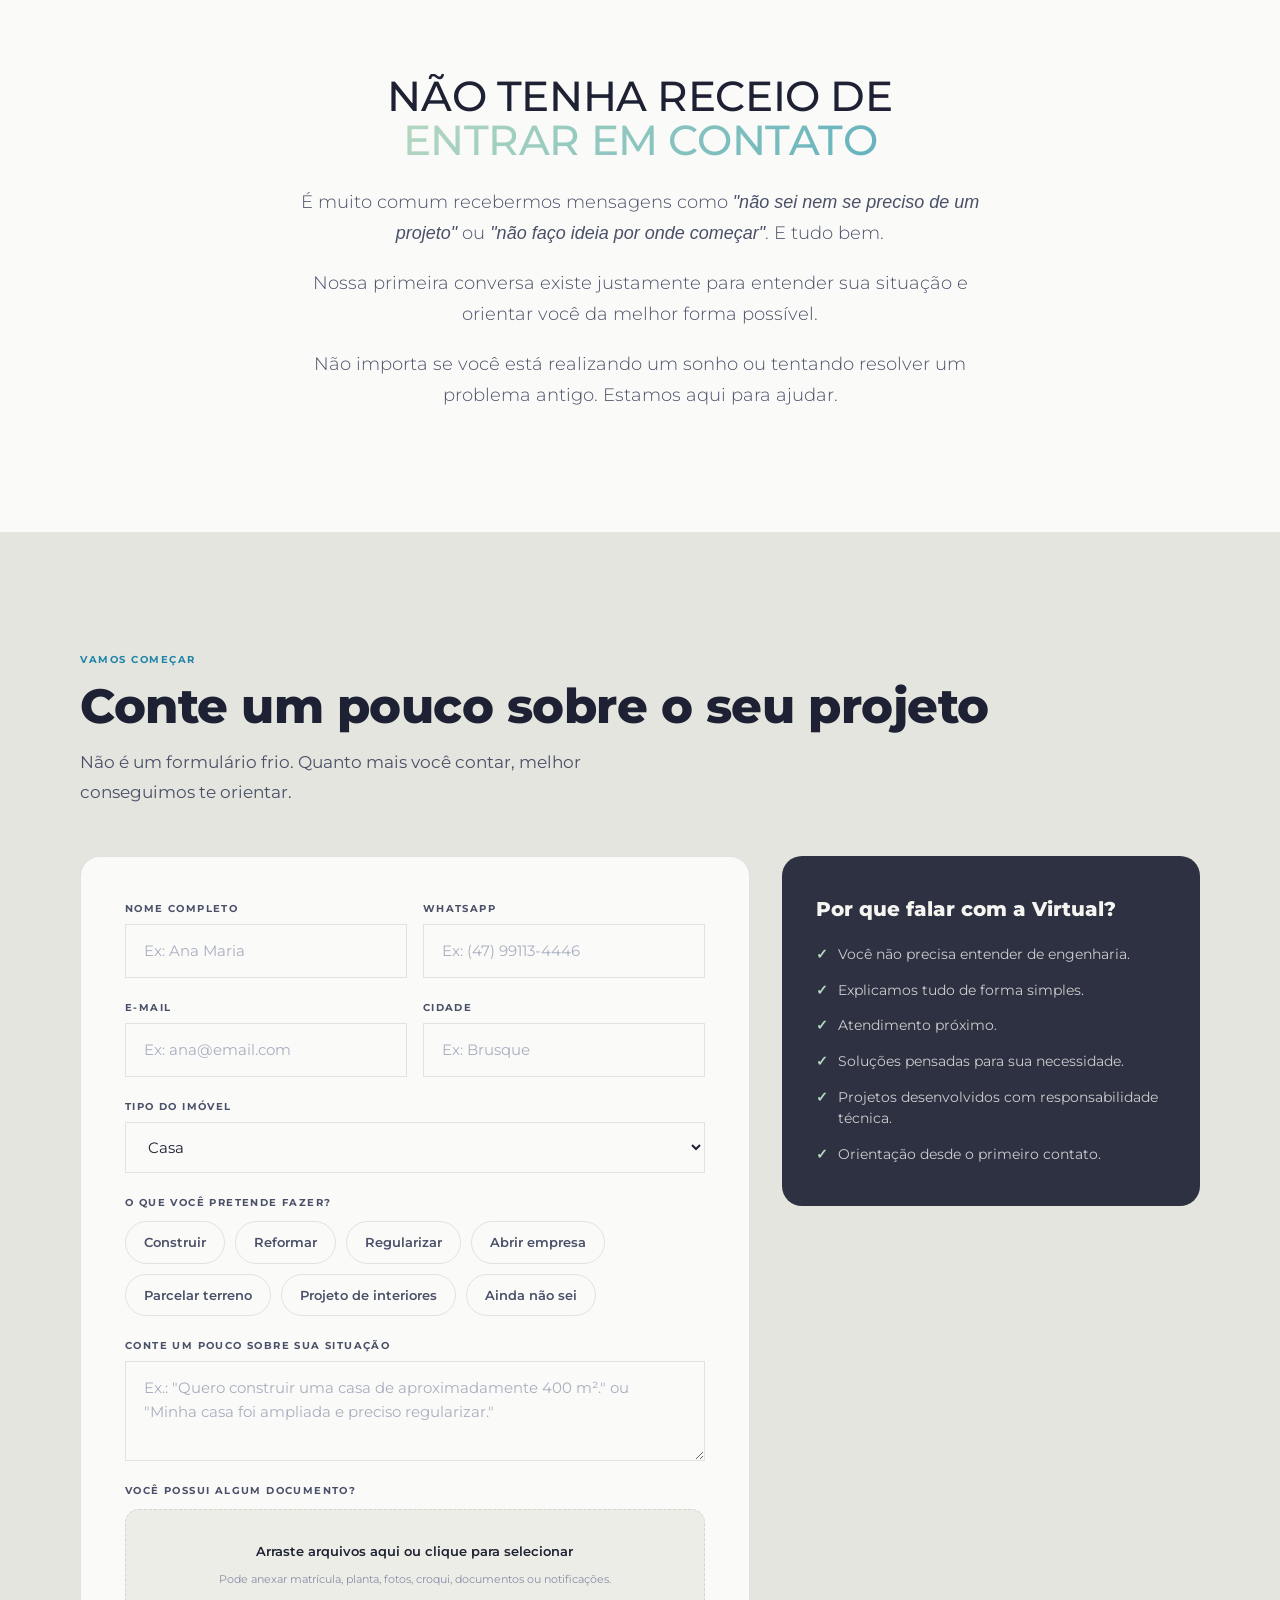
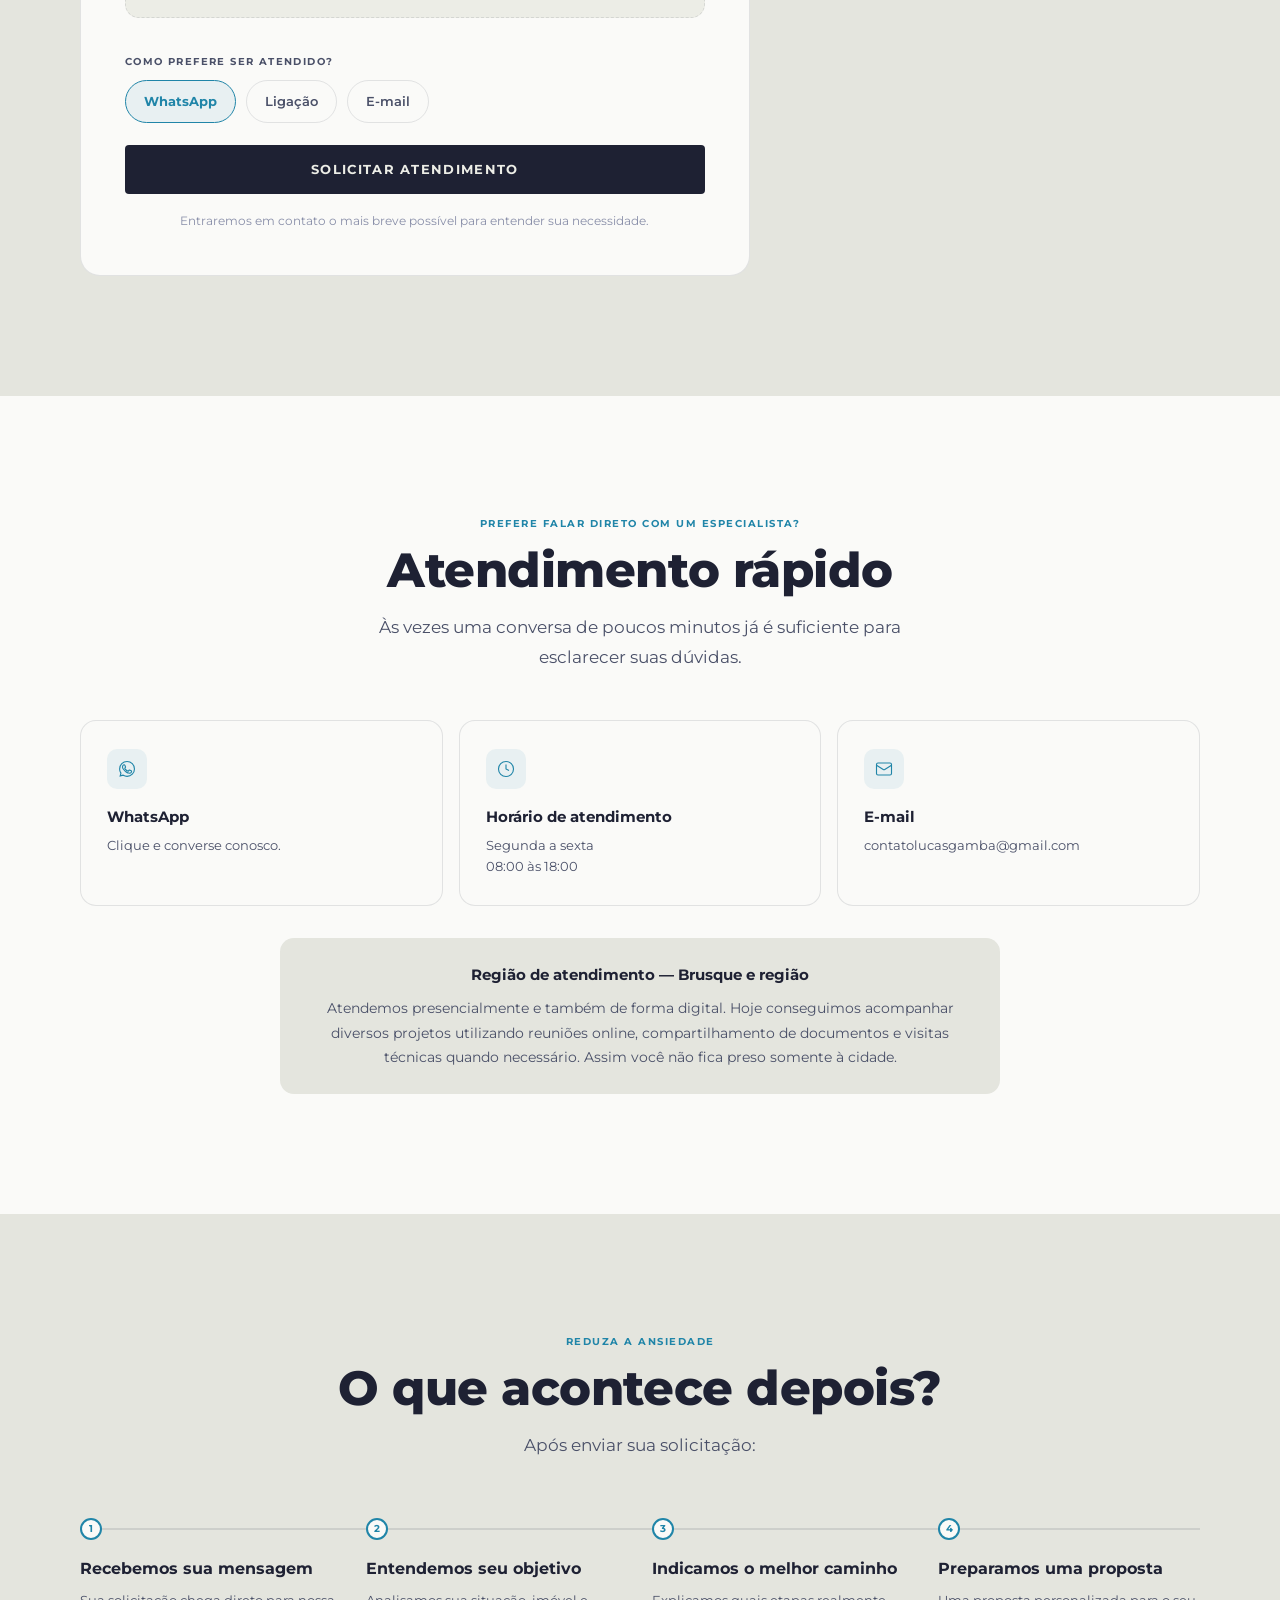
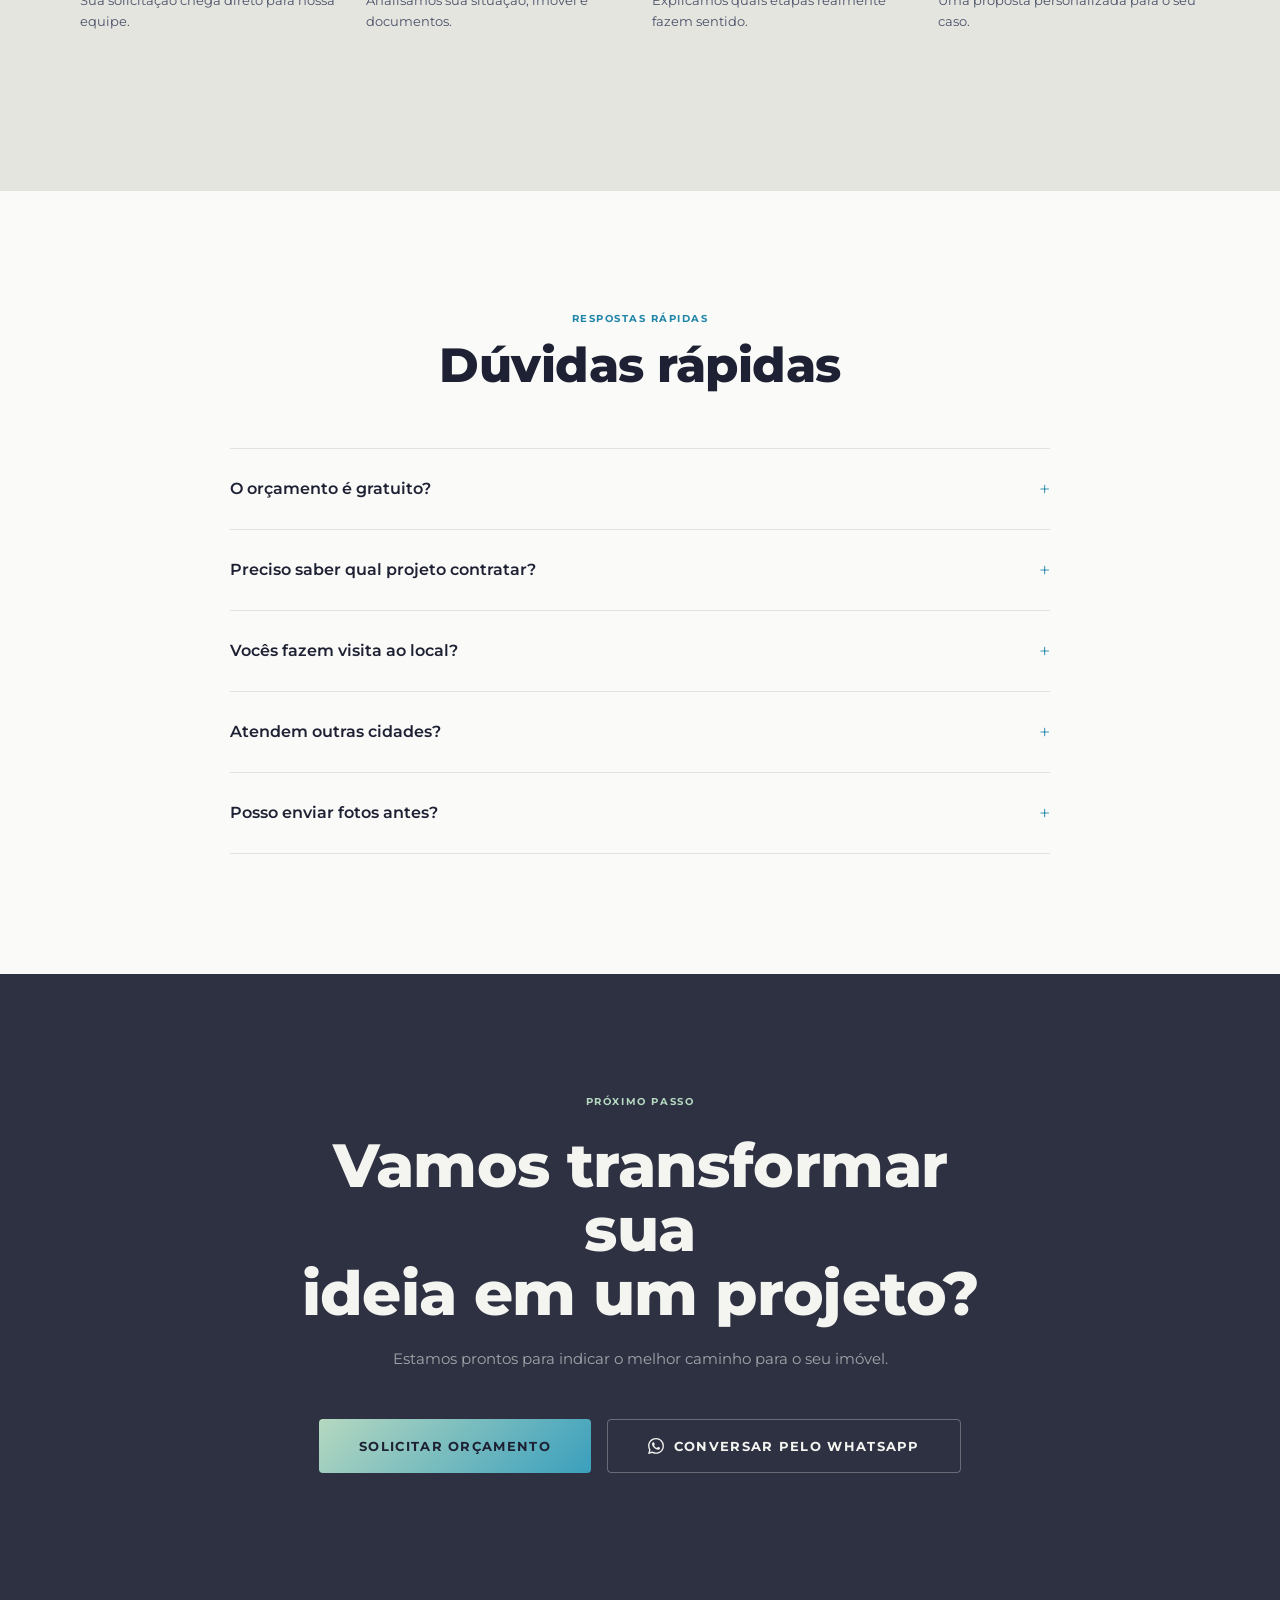
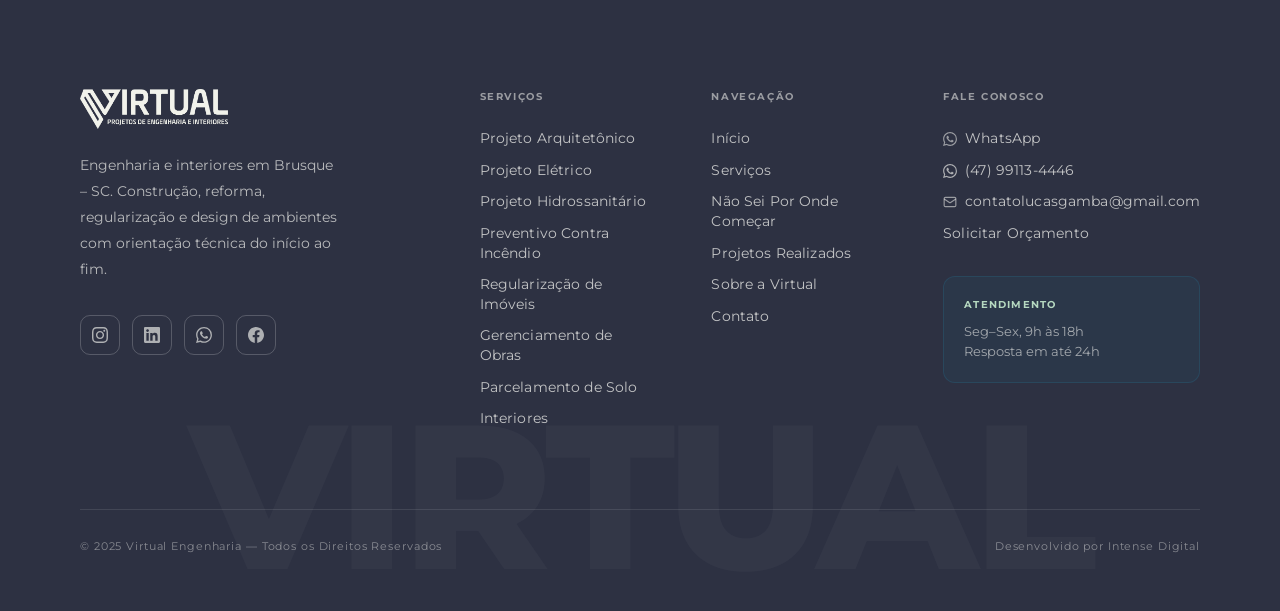
==== commit 78ddf6bf: "refactor: reorganiza assets de logo e atualiza páginas do site Move logotipos de LOGOTIPO/* para ass" ====
--- a/contato.html
+++ b/contato.html
@@ -3,20 +3,318 @@
 <head>
   <meta charset="UTF-8">
   <meta name="viewport" content="width=device-width, initial-scale=1.0">
-  <title>Solicitar Orçamento — Virtual Engenharia</title>
-  <meta name="description" content="Preencha seus dados de obra e receba uma avaliação técnica gratuita via WhatsApp.">
+  <title>Fale com a Virtual — Vamos Conversar Sobre o Seu Projeto?</title>
+  <meta name="description" content="Conte sua situação e a Virtual Engenharia orienta os melhores próximos passos para construir, reformar, regularizar ou transformar seu imóvel. Atendimento por WhatsApp, e-mail ou ligação.">
   <link rel="preconnect" href="https://fonts.googleapis.com">
   <link rel="preconnect" href="https://fonts.gstatic.com" crossorigin>
   <link href="https://fonts.googleapis.com/css2?family=Montserrat:ital,wght@0,300;0,400;0,500;0,600;0,700;0,800;0,900;1,300;1,400&display=swap" rel="stylesheet">
   <link rel="stylesheet" href="assets/css/style.css">
-  
+  <link rel="icon" type="image/png" href="assets/logo/simbolo-favicon.png">
+  <style>
+    /* ====== PAGE-SPECIFIC STYLES — Contato ====== */
+
+    /* Shared section header (copied from servicos.html / nao-sei-por-onde-comecar.html) */
+    .section-home { padding: 120px 0; position: relative; }
+    .s-eyebrow {
+      font-size: 10px;
+      font-weight: 700;
+      letter-spacing: .15em;
+      text-transform: uppercase;
+      color: var(--teal);
+      margin-bottom: 12px;
+    }
+    .s-title {
+      font-family: var(--fd);
+      font-size: clamp(2rem, 4vw, 3rem);
+      font-weight: 800;
+      line-height: 1.1;
+      color: var(--ink);
+      margin-bottom: 16px;
+      letter-spacing: -.01em;
+    }
+    .s-subtitle {
+      font-size: 17px;
+      color: var(--ink-mid);
+      line-height: 1.75;
+      max-width: 560px;
+    }
+    .s-header { margin-bottom: 0; }
+    .s-header.centered { text-align: center; }
+    .s-header.centered .s-subtitle { margin: 0 auto; }
+
+    /* Hero */
+    .ct-hero {
+      padding: 200px 0 100px;
+      background-color: var(--bg);
+      background-image:
+        linear-gradient(rgba(32,133,168,0.04) 1px, transparent 1px),
+        linear-gradient(90deg, rgba(32,133,168,0.04) 1px, transparent 1px);
+      background-size: 40px 40px;
+    }
+    .ct-hero-cta { display: flex; gap: 14px; flex-wrap: wrap; }
+
+    /* Cards de categorias (copiado do padrão .sit-*) */
+    .sit-grid {
+      display: grid;
+      grid-template-columns: repeat(3, 1fr);
+      gap: 16px;
+      margin-top: 48px;
+    }
+    .sit-card {
+      display: block;
+      width: 100%;
+      text-align: left;
+      background: var(--bg-white);
+      border: 1px solid var(--border);
+      border-radius: 16px;
+      padding: 28px 26px;
+      cursor: pointer;
+      transition: all 0.3s var(--ease);
+      position: relative;
+      overflow: hidden;
+      font-family: var(--fb);
+    }
+    .sit-card::after {
+      content: '';
+      position: absolute;
+      bottom: 0; left: 0; right: 0;
+      height: 2px;
+      background: var(--g-brand-h);
+      transform: scaleX(0);
+      transition: transform 0.3s var(--ease);
+      transform-origin: left;
+    }
+    .sit-card:hover { border-color: rgba(32,133,168,0.25); box-shadow: var(--sh2); transform: translateY(-4px); }
+    .sit-card:hover::after { transform: scaleX(1); }
+    .sit-icon {
+      width: 40px; height: 40px;
+      background: rgba(32,133,168,0.08);
+      border-radius: 10px;
+      display: flex; align-items: center; justify-content: center;
+      margin-bottom: 16px;
+      color: var(--teal);
+    }
+    .sit-icon svg { width: 18px; height: 18px; stroke: currentColor; fill: none; stroke-width: 1.5; }
+    .sit-title { font-size: 16px; font-weight: 700; color: var(--ink); margin-bottom: 8px; }
+    .sit-desc { font-size: 14px; color: var(--ink-mid); line-height: 1.65; }
+
+    /* Não tenha receio */
+    .welcome-note { background: var(--bg-white); text-align: center; }
+    .welcome-note-inner { max-width: 680px; margin: 0 auto; }
+    .welcome-note p { margin-bottom: 18px; }
+    .welcome-note p:last-child { margin-bottom: 0; }
+
+    /* Formulário */
+    .form-layout {
+      display: grid;
+      grid-template-columns: 1.6fr 1fr;
+      gap: 32px;
+      align-items: start;
+      margin-top: 48px;
+    }
+    .form-card {
+      background: var(--bg-white);
+      border: 1px solid var(--border);
+      border-radius: 20px;
+      padding: 44px;
+    }
+    .form-block { margin-top: 22px; }
+    .form-block:first-child { margin-top: 0; }
+    .form-block-lbl {
+      font-size: 10px;
+      font-weight: 700;
+      letter-spacing: .14em;
+      text-transform: uppercase;
+      color: var(--ink-mid);
+      margin-bottom: 10px;
+      display: block;
+    }
+
+    /* Checkbox / radio pills */
+    .sr-only {
+      position: absolute; width: 1px; height: 1px;
+      padding: 0; margin: -1px; overflow: hidden;
+      clip: rect(0,0,0,0); white-space: nowrap; border: 0;
+    }
+    .chk-grid, .radio-grid {
+      display: flex;
+      flex-wrap: wrap;
+      gap: 10px;
+    }
+    .chk-pill, .radio-pill {
+      display: inline-flex;
+      align-items: center;
+      gap: 8px;
+      border: 1.5px solid var(--border);
+      border-radius: 999px;
+      padding: 10px 18px;
+      font-size: 13px;
+      font-weight: 600;
+      color: var(--ink-mid);
+      cursor: pointer;
+      transition: all .25s var(--ease);
+      user-select: none;
+    }
+    .chk-pill:hover, .radio-pill:hover { border-color: rgba(32,133,168,0.35); }
+    .chk-input:checked + .chk-pill,
+    .radio-input:checked + .radio-pill {
+      border-color: var(--teal);
+      background: rgba(32,133,168,0.08);
+      color: var(--teal);
+      font-weight: 700;
+    }
+    .chk-input:focus-visible + .chk-pill,
+    .radio-input:focus-visible + .radio-pill {
+      outline: 2px solid var(--teal);
+      outline-offset: 2px;
+    }
+
+    /* Upload zone */
+    .upload-zone {
+      position: relative;
+      border: 1.5px dashed var(--border);
+      border-radius: 14px;
+      padding: 28px 20px;
+      text-align: center;
+      background: var(--bg);
+      transition: border-color .25s var(--ease), background .25s var(--ease);
+    }
+    .upload-zone:hover { border-color: var(--teal); background: rgba(32,133,168,0.03); }
+    .upload-zone input[type="file"] {
+      position: absolute; inset: 0;
+      opacity: 0; cursor: pointer; width: 100%; height: 100%;
+    }
+    .upload-hint { font-size: 11px; color: var(--ink-muted); margin-top: 6px; }
+    .upload-list {
+      display: flex; flex-wrap: wrap; gap: 8px;
+      margin-top: 14px;
+    }
+    .upload-list li {
+      font-size: 11px; font-weight: 600; color: var(--teal-d);
+      background: rgba(32,133,168,0.08);
+      border: 1px solid rgba(32,133,168,0.18);
+      padding: 6px 12px; border-radius: 999px;
+    }
+
+    .form-note { font-size: 12px; color: var(--ink-muted); text-align: center; margin-top: 16px; }
+
+    /* Sidebar "Por que falar com a Virtual" */
+    .why-card {
+      background: var(--bg-dark);
+      color: #F4F4F0;
+      border-radius: 20px;
+      padding: 40px 34px;
+      position: sticky;
+      top: 120px;
+    }
+    .why-card-title {
+      font-family: var(--fd);
+      font-size: 20px;
+      font-weight: 800;
+      margin-bottom: 22px;
+      line-height: 1.3;
+    }
+    .why-card ul { display: flex; flex-direction: column; gap: 14px; }
+    .why-card li {
+      font-size: 14px;
+      line-height: 1.55;
+      color: rgba(244,244,240,0.8);
+      display: flex;
+      gap: 10px;
+      align-items: flex-start;
+    }
+    .why-card li::before {
+      content: '✓';
+      color: var(--mint);
+      font-weight: 700;
+      flex-shrink: 0;
+    }
+
+    /* Atendimento rápido */
+    .quick-grid {
+      display: grid;
+      grid-template-columns: repeat(3, 1fr);
+      gap: 16px;
+      margin-top: 48px;
+    }
+    .quick-card {
+      background: var(--bg-white);
+      border: 1px solid var(--border);
+      border-radius: 16px;
+      padding: 28px 26px;
+      transition: all .3s var(--ease);
+    }
+    a.quick-card:hover { border-color: rgba(37,211,102,0.4); box-shadow: var(--sh); transform: translateY(-3px); }
+    .quick-icon {
+      width: 40px; height: 40px;
+      border-radius: 10px;
+      background: rgba(32,133,168,0.08);
+      color: var(--teal);
+      display: flex; align-items: center; justify-content: center;
+      margin-bottom: 16px;
+    }
+    .quick-icon svg { width: 18px; height: 18px; stroke: currentColor; fill: none; stroke-width: 1.5; }
+    .quick-title { font-size: 15px; font-weight: 700; color: var(--ink); margin-bottom: 6px; }
+    .quick-text { font-size: 13px; color: var(--ink-mid); line-height: 1.6; }
+    .region-note {
+      margin: 32px auto 0;
+      padding: 24px 28px;
+      background: var(--bg-alt);
+      border-radius: 14px;
+      max-width: 720px;
+      text-align: center;
+    }
+    .region-note p { font-size: 14px; color: var(--ink-mid); line-height: 1.75; }
+    .region-note p:first-child { color: var(--ink); font-weight: 700; margin-bottom: 8px; font-size: 15px; }
+
+    /* Timeline override (4 passos) */
+    .timeline.steps-4 { grid-template-columns: repeat(4, 1fr); }
+
+    /* Final CTA (copiado das outras páginas) */
+    .final-cta { background: var(--bg-dark); text-align: center; }
+    .final-cta-eyebrow {
+      font-size: 10px; font-weight: 700; letter-spacing: .16em;
+      text-transform: uppercase; color: var(--mint); margin-bottom: 24px;
+    }
+    .final-cta-h2 {
+      font-family: var(--fd);
+      font-size: clamp(2rem, 5vw, 3.8rem);
+      font-weight: 800; line-height: 1.05; color: #F4F4F0;
+      margin-bottom: 20px; max-width: 700px; margin-left: auto; margin-right: auto;
+    }
+    .final-cta-text {
+      font-size: 15px; color: rgba(244,244,240,0.6); line-height: 1.7;
+      max-width: 520px; margin: 0 auto 48px;
+    }
+    .final-cta-buttons { display: flex; gap: 16px; justify-content: center; flex-wrap: wrap; }
+
+    /* Responsive */
+    @media (max-width: 1100px) {
+      .sit-grid { grid-template-columns: repeat(2, 1fr); }
+      .quick-grid { grid-template-columns: repeat(2, 1fr); }
+    }
+    @media (max-width: 1024px) {
+      .form-layout { grid-template-columns: 1fr; }
+      .why-card { position: static; }
+    }
+    @media (max-width: 768px) {
+      .form-card { padding: 28px 22px; }
+      .f-grid { grid-template-columns: 1fr; }
+    }
+    @media (max-width: 640px) {
+      .section-home { padding: 80px 0; }
+      .sit-grid { grid-template-columns: 1fr; }
+      .quick-grid { grid-template-columns: 1fr; }
+      .timeline.steps-4 { grid-template-columns: 1fr; }
+    }
+  </style>
 </head>
 <body>
 
 <!-- PRELOADER -->
 <div class="preloader" id="preloader">
   <div class="pre-logo">
-    <img src="LOGOTIPO/SEM FUNDO/PRINCIPAL/1.png" alt="Virtual Engenharia" style="max-height: 52px; width: auto; object-fit: contain;">
+    <img src="assets/logo/sem-fundo-principal-1.png" alt="Virtual Engenharia" style="max-height: 52px; width: auto; object-fit: contain;">
   </div>
   <div class="pre-bar-wrap"><div class="pre-bar" id="pre-bar"></div></div>
 </div>
@@ -35,10 +333,10 @@
       <nav class="h-nav-l">
         <a href="index.html" class="">Início</a>
         <a href="servicos.html" class="">Serviços</a>
-        <a href="nao-sei.html" class="">Não Sei</a>
+        <a href="nao-sei-por-onde-comecar.html" class="">Não Sei Por Onde Começar</a>
       </nav>
       <a href="index.html" class="h-logo">
-        <img src="LOGOTIPO/SEM FUNDO/PRINCIPAL/1.png" alt="Virtual Engenharia" style="max-height: 32px; width: auto; object-fit: contain;">
+        <img src="assets/logo/sem-fundo-principal-1.png" alt="Virtual Engenharia" style="max-height: 32px; width: auto; object-fit: contain;">
       </a>
       <nav class="h-nav-r">
         <a href="projetos.html" class="">Projetos</a>
@@ -51,98 +349,373 @@
 </header>
 
 
-<section class="section" style="padding-top:180px;">
+<!-- =========================================
+     1. HERO
+     ========================================= -->
+<section class="ct-hero">
   <div class="w">
     <div class="s-num" data-aos="fade-up">Orçamento</div>
-    <h1 class="s-h" data-aos="fade-up" data-aos-delay="80">Fale com a<br><span class="accent">Virtual</span></h1>
-
-    <div class="intro-layout" style="margin-top:40px;" data-aos="fade-up" data-aos-delay="160">
-      <!-- Contact Info -->
-      <div>
-        <div class="tx-xs mb4">Canais de Contato</div>
-        <p class="tx-cap mb8" style="max-width:320px;">Utilize nossos canais oficiais para atendimento direto, ou preencha o formulário ao lado para uma proposta técnica mais detalhada.</p>
-        
-        <div style="display:flex;flex-direction:column;gap:20px;margin-top:32px;">
-          <div>
-            <p class="tx-over mb4" style="font-size:9px;">E-mail Oficial</p>
-            <a href="mailto:contato@virtual.com.br" class="tx-bmd" style="border-bottom:1px solid var(--teal);padding-bottom:2px;">contato@virtual.com.br</a>
-          </div>
-          <div>
-            <p class="tx-over mb4" style="font-size:9px;">WhatsApp</p>
-            <a href="https://wa.me/5547991134446" class="tx-bmd" style="border-bottom:1px solid var(--teal);padding-bottom:2px;">(11) 99999-9999</a>
-          </div>
-          <div>
-            <p class="tx-over mb4" style="font-size:9px;">Área de Cobertura</p>
-            <p class="tx-cap">São Paulo Capital, Campinas, Sorocaba e região metropolitana.</p>
-          </div>
-        </div>
-      </div>
-
-      <!-- Interactive Form -->
-      <div class="card" style="padding:32px;">
-        <div class="tx-over mb6">Solicitar Proposta</div>
-        <form action="#" id="budget-form" onsubmit="handleFormSubmit(event)">
+    <h1 class="s-h" style="margin-bottom:24px;" data-aos="fade-up" data-aos-delay="80">
+      Vamos conversar sobre<br>o seu <span class="accent">projeto</span>?
+    </h1>
+    <p class="tx-blg" style="max-width:620px;margin-bottom:12px;" data-aos="fade-up" data-aos-delay="120">
+      Seja para construir, reformar, regularizar um imóvel ou transformar um ambiente, nossa equipe
+      está pronta para entender sua necessidade e orientar você sobre os próximos passos.
+    </p>
+    <p class="tx-blg" style="max-width:620px;margin-bottom:40px;" data-aos="fade-up" data-aos-delay="160">
+      Você não precisa saber exatamente qual serviço contratar. Basta contar sua situação.
+    </p>
+    <div class="ct-hero-cta" data-aos="fade-up" data-aos-delay="200">
+      <a href="https://wa.me/5547991134446?text=Ol%C3%A1!%20Gostaria%20de%20conversar%20sobre%20o%20meu%20projeto." target="_blank" class="btn btn-ink btn-lg">Falar pelo WhatsApp</a>
+      <a href="#formulario" class="btn btn-outline btn-lg">Solicitar orçamento</a>
+    </div>
+  </div>
+</section>
+
+
+<!-- =========================================
+     2. COMO PODEMOS AJUDAR?
+     ========================================= -->
+<section class="section-home" style="background:var(--bg-alt);">
+  <div class="w">
+    <div class="s-header centered">
+      <div class="s-eyebrow" data-aos="fade-up">Ponto de partida</div>
+      <h2 class="s-title" data-aos="fade-up" data-aos-delay="60">Como podemos ajudar?</h2>
+    </div>
+
+    <div class="sit-grid">
+      <button type="button" class="sit-card" data-quiz-obj="construir" data-aos="fade-up" data-aos-delay="60">
+        <div class="sit-icon"><svg viewBox="0 0 24 24"><rect x="2" y="10" width="20" height="11" rx="2"/><path d="M8 10V6a4 4 0 0 1 8 0v4"/><line x1="12" y1="14" x2="12" y2="17"/></svg></div>
+        <div class="sit-title">Quero construir</div>
+        <p class="sit-desc">Projetos completos para transformar sua ideia em uma obra segura.</p>
+      </button>
+      <button type="button" class="sit-card" data-quiz-obj="reformar" data-aos="fade-up" data-aos-delay="120">
+        <div class="sit-icon"><svg viewBox="0 0 24 24"><path d="M14.7 6.3a1 1 0 0 0 0 1.4l1.6 1.6a1 1 0 0 0 1.4 0l3.77-3.77a6 6 0 0 1-7.94 7.94l-6.91 6.91a2.12 2.12 0 0 1-3-3l6.91-6.91a6 6 0 0 1 7.94-7.94l-3.76 3.76z"/></svg></div>
+        <div class="sit-title">Quero reformar</div>
+        <p class="sit-desc">Acompanhamento técnico para reformas residenciais e comerciais.</p>
+      </button>
+      <button type="button" class="sit-card" data-quiz-obj="regularizar" data-aos="fade-up" data-aos-delay="180">
+        <div class="sit-icon"><svg viewBox="0 0 24 24"><path d="M14 2H6a2 2 0 0 0-2 2v16a2 2 0 0 0 2 2h12a2 2 0 0 0 2-2V8z"/><polyline points="14 2 14 8 20 8"/><line x1="9" y1="15" x2="15" y2="15"/><line x1="9" y1="11" x2="15" y2="11"/></svg></div>
+        <div class="sit-title">Quero regularizar um imóvel</div>
+        <p class="sit-desc">Auxiliamos na documentação e regularização do seu patrimônio.</p>
+      </button>
+      <button type="button" class="sit-card" data-quiz-obj="empresa" data-aos="fade-up" data-aos-delay="60">
+        <div class="sit-icon"><svg viewBox="0 0 24 24"><path d="M3 9l9-7 9 7v11a2 2 0 0 1-2 2H5a2 2 0 0 1-2-2z"/><polyline points="9 22 9 12 15 12 15 22"/></svg></div>
+        <div class="sit-title">Tenho uma empresa</div>
+        <p class="sit-desc">Projetos para comércios, clínicas, escritórios, galpões e outros empreendimentos.</p>
+      </button>
+      <button type="button" class="sit-card" data-quiz-obj="dividir" data-aos="fade-up" data-aos-delay="120">
+        <div class="sit-icon"><svg viewBox="0 0 24 24"><rect x="3" y="3" width="18" height="18" rx="2"/><line x1="12" y1="3" x2="12" y2="21"/><line x1="3" y1="12" x2="21" y2="12"/></svg></div>
+        <div class="sit-title">Tenho um terreno</div>
+        <p class="sit-desc">Projetos para parcelamento de solo, desmembramentos e regularizações.</p>
+      </button>
+      <button type="button" class="sit-card" data-quiz-obj="interiores" data-aos="fade-up" data-aos-delay="180">
+        <div class="sit-icon"><svg viewBox="0 0 24 24"><circle cx="12" cy="12" r="3"/><path d="M12 1v2M12 21v2M4.22 4.22l1.42 1.42M18.36 18.36l1.42 1.42M1 12h2M21 12h2M4.22 19.78l1.42-1.42M18.36 5.64l1.42-1.42"/></svg></div>
+        <div class="sit-title">Quero melhorar meus ambientes</div>
+        <p class="sit-desc">Projetos de interiores que unem funcionalidade, conforto e estética.</p>
+      </button>
+    </div>
+  </div>
+</section>
+
+
+<!-- =========================================
+     3. NÃO TENHA RECEIO
+     ========================================= -->
+<section class="section-home welcome-note">
+  <div class="w">
+    <div class="welcome-note-inner">
+      <div class="tr-wrap"><div class="tr-content">
+        <h2 class="tx-md" style="margin-bottom:24px;">Não tenha receio de<br><span class="g-txt">entrar em contato</span></h2>
+      </div></div>
+      <p class="tx-blg" data-aos="fade-up" data-aos-delay="80">
+        É muito comum recebermos mensagens como <em>"não sei nem se preciso de um projeto"</em> ou
+        <em>"não faço ideia por onde começar"</em>. E tudo bem.
+      </p>
+      <p class="tx-blg" data-aos="fade-up" data-aos-delay="140">
+        Nossa primeira conversa existe justamente para entender sua situação e orientar você da
+        melhor forma possível.
+      </p>
+      <p class="tx-blg" data-aos="fade-up" data-aos-delay="200">
+        Não importa se você está realizando um sonho ou tentando resolver um problema antigo.
+        Estamos aqui para ajudar.
+      </p>
+    </div>
+  </div>
+</section>
+
+
+<!-- =========================================
+     4. FORMULÁRIO
+     ========================================= -->
+<section class="section-home" id="formulario" style="background:var(--bg-alt);">
+  <div class="w">
+    <div class="s-header">
+      <div class="s-eyebrow" data-aos="fade-up">Vamos começar</div>
+      <h2 class="s-title" data-aos="fade-up" data-aos-delay="60">Conte um pouco sobre o seu projeto</h2>
+      <p class="s-subtitle" data-aos="fade-up" data-aos-delay="120">
+        Não é um formulário frio. Quanto mais você contar, melhor conseguimos te orientar.
+      </p>
+    </div>
+
+    <div class="form-layout">
+      <div class="form-card" data-aos="fade-up" data-aos-delay="160">
+        <form id="budget-form" onsubmit="handleFormSubmit(event)">
+
           <div class="f-grid">
             <div class="f-group">
-              <label class="f-label" for="c_nome">Nome Completo</label>
+              <label class="f-label" for="c_nome">Nome completo</label>
               <input type="text" class="f-inp" id="c_nome" required placeholder="Ex: Ana Maria">
             </div>
             <div class="f-group">
               <label class="f-label" for="c_whats">WhatsApp</label>
-              <input type="tel" class="f-inp" id="c_whats" required placeholder="Ex: (11) 99999-9999">
+              <input type="tel" class="f-inp" id="c_whats" required placeholder="Ex: (47) 99113-4446">
             </div>
           </div>
-          
-          <div class="f-grid mt8" style="margin-top:16px;">
+
+          <div class="f-grid form-block">
+            <div class="f-group">
+              <label class="f-label" for="c_email">E-mail</label>
+              <input type="email" class="f-inp" id="c_email" required placeholder="Ex: ana@email.com">
+            </div>
             <div class="f-group">
               <label class="f-label" for="c_cidade">Cidade</label>
-              <input type="text" class="f-inp" id="c_cidade" required placeholder="Ex: Campinas">
-            </div>
-            <div class="f-group">
-              <label class="f-label" for="c_tipo">Tipo do Imóvel</label>
-              <select class="f-inp" id="c_tipo">
-                <option value="residencial">Casa / Residência</option>
-                <option value="apartamento">Apartamento</option>
-                <option value="comercial">Comércio / Sala Comercial</option>
-                <option value="terreno">Terreno / Lote</option>
-              </select>
+              <input type="text" class="f-inp" id="c_cidade" required placeholder="Ex: Brusque">
             </div>
           </div>
 
-          <div class="f-group mt8" style="margin-top:16px;">
-            <label class="f-label" for="c_situacao">Sua Situação Principal</label>
-            <select class="f-inp" id="c_situacao">
-              <option value="construir">Quero Construir do Zero</option>
-              <option value="reformar">Quero Reformar meu Imóvel</option>
-              <option value="regularizar">Quero Regularizar Documentos</option>
-              <option value="empresa">Vou abrir um Comércio</option>
-              <option value="dividir">Quero dividir um Terreno</option>
-              <option value="interiores">Quero Projeto de Interiores</option>
-              <option value="nao-sei">Não sei o que preciso</option>
+          <div class="f-group form-block">
+            <label class="f-label" for="c_tipo">Tipo do imóvel</label>
+            <select class="f-inp" id="c_tipo">
+              <option value="casa">Casa</option>
+              <option value="apartamento">Apartamento</option>
+              <option value="terreno">Terreno</option>
+              <option value="sala">Sala Comercial</option>
+              <option value="loja">Loja</option>
+              <option value="clinica">Clínica</option>
+              <option value="escritorio">Escritório</option>
+              <option value="galpao">Galpão</option>
+              <option value="condominio">Condomínio</option>
+              <option value="outro">Outro</option>
             </select>
           </div>
 
-          <div class="f-group mt8" style="margin-top:16px;">
-            <label class="f-label" for="c_desc">Descrição do Caso (Opcional)</label>
-            <textarea class="f-inp f-ta" id="c_desc" placeholder="Detalhes adicionais ou dúvidas que queira tirar..."></textarea>
-          </div>
-
-          <div class="f-group mt8" style="margin-top:16px;margin-bottom:24px;">
-            <label class="f-label">Anexar Planta ou Foto (Opcional)</label>
-            <div style="border:1px dashed var(--border);padding:14px;text-align:center;background:var(--bg-white);">
-              <span class="tx-cap" style="font-size:11px;">Arraste arquivos aqui ou selecione no seu dispositivo</span>
+          <div class="form-block">
+            <span class="form-block-lbl">O que você pretende fazer?</span>
+            <div class="chk-grid" id="chk-objetivo">
+              <input type="checkbox" class="chk-input sr-only" id="obj_construir" value="construir">
+              <label class="chk-pill" for="obj_construir">Construir</label>
+
+              <input type="checkbox" class="chk-input sr-only" id="obj_reformar" value="reformar">
+              <label class="chk-pill" for="obj_reformar">Reformar</label>
+
+              <input type="checkbox" class="chk-input sr-only" id="obj_regularizar" value="regularizar">
+              <label class="chk-pill" for="obj_regularizar">Regularizar</label>
+
+              <input type="checkbox" class="chk-input sr-only" id="obj_empresa" value="empresa">
+              <label class="chk-pill" for="obj_empresa">Abrir empresa</label>
+
+              <input type="checkbox" class="chk-input sr-only" id="obj_dividir" value="dividir">
+              <label class="chk-pill" for="obj_dividir">Parcelar terreno</label>
+
+              <input type="checkbox" class="chk-input sr-only" id="obj_interiores" value="interiores">
+              <label class="chk-pill" for="obj_interiores">Projeto de interiores</label>
+
+              <input type="checkbox" class="chk-input sr-only" id="obj_naosei" value="nao-sei">
+              <label class="chk-pill" for="obj_naosei">Ainda não sei</label>
             </div>
           </div>
 
-          <button type="submit" class="btn btn-ink btn-lg" style="width:100%;justify-content:center;">Enviar Proposta</button>
+          <div class="f-group form-block">
+            <label class="f-label" for="c_desc">Conte um pouco sobre sua situação</label>
+            <textarea class="f-inp f-ta" id="c_desc" placeholder="Ex.: &quot;Quero construir uma casa de aproximadamente 400 m².&quot; ou &quot;Minha casa foi ampliada e preciso regularizar.&quot;"></textarea>
+          </div>
+
+          <div class="form-block">
+            <span class="form-block-lbl">Você possui algum documento?</span>
+            <div class="upload-zone">
+              <input type="file" id="c_files" multiple accept="image/*,.pdf,.dwg">
+              <span class="tx-cap" style="font-size:13px;font-weight:600;color:var(--ink);">Arraste arquivos aqui ou clique para selecionar</span>
+              <p class="upload-hint">Pode anexar matrícula, planta, fotos, croqui, documentos ou notificações.</p>
+            </div>
+            <ul class="upload-list" id="file-list"></ul>
+          </div>
+
+          <div class="form-block">
+            <span class="form-block-lbl">Como prefere ser atendido?</span>
+            <div class="radio-grid">
+              <input type="radio" class="radio-input sr-only" id="pref_whats" name="c_pref" value="whatsapp" checked>
+              <label class="radio-pill" for="pref_whats">WhatsApp</label>
+
+              <input type="radio" class="radio-input sr-only" id="pref_call" name="c_pref" value="ligacao">
+              <label class="radio-pill" for="pref_call">Ligação</label>
+
+              <input type="radio" class="radio-input sr-only" id="pref_email" name="c_pref" value="email">
+              <label class="radio-pill" for="pref_email">E-mail</label>
+            </div>
+          </div>
+
+          <button type="submit" class="btn btn-ink btn-lg form-block" style="width:100%;justify-content:center;">Solicitar atendimento</button>
+          <p class="form-note">Entraremos em contato o mais breve possível para entender sua necessidade.</p>
         </form>
 
         <!-- Success Toast -->
-        <div id="form-success" style="display:none;margin-top:20px;padding:16px;background:rgba(109,201,138,.12);border:1px solid var(--mint);text-align:center;">
-          <span class="badge bs" style="margin-bottom:6px;"><span class="dot"></span>Sucesso</span>
-          <p class="tx-cap" style="color:#3A9B65;font-weight:600;">Obrigado! Sua solicitação foi enviada. Nossa equipe entrará em contato via WhatsApp nas próximas horas.</p>
+        <div id="form-success" style="display:none;margin-top:20px;padding:20px;background:rgba(109,201,138,.12);border:1px solid var(--mint);text-align:center;border-radius:12px;">
+          <span class="badge bs" style="margin-bottom:8px;"><span class="dot"></span>Recebido</span>
+          <p class="tx-cap" style="color:#3A9B65;font-weight:600;">Recebemos sua mensagem! Entraremos em contato o mais breve possível para entender sua necessidade.</p>
         </div>
       </div>
+
+      <aside class="why-card" data-aos="fade-up" data-aos-delay="220">
+        <div class="why-card-title">Por que falar com a Virtual?</div>
+        <ul>
+          <li>Você não precisa entender de engenharia.</li>
+          <li>Explicamos tudo de forma simples.</li>
+          <li>Atendimento próximo.</li>
+          <li>Soluções pensadas para sua necessidade.</li>
+          <li>Projetos desenvolvidos com responsabilidade técnica.</li>
+          <li>Orientação desde o primeiro contato.</li>
+        </ul>
+      </aside>
+    </div>
+  </div>
+</section>
+
+
+<!-- =========================================
+     5. ATENDIMENTO RÁPIDO
+     ========================================= -->
+<section class="section-home" style="background:var(--bg-white);">
+  <div class="w">
+    <div class="s-header centered">
+      <div class="s-eyebrow" data-aos="fade-up">Prefere falar direto com um especialista?</div>
+      <h2 class="s-title" data-aos="fade-up" data-aos-delay="60">Atendimento rápido</h2>
+      <p class="s-subtitle" data-aos="fade-up" data-aos-delay="120">
+        Às vezes uma conversa de poucos minutos já é suficiente para esclarecer suas dúvidas.
+      </p>
+    </div>
+
+    <div class="quick-grid" data-aos="fade-up" data-aos-delay="160">
+      <a href="https://wa.me/5547991134446?text=Ol%C3%A1!%20Gostaria%20de%20conversar%20sobre%20o%20meu%20projeto." target="_blank" class="quick-card">
+        <div class="quick-icon"><svg viewBox="0 0 24 24" fill="currentColor" stroke="none"><path d="M17.472 14.382c-.297-.149-1.758-.867-2.03-.967-.273-.099-.471-.148-.67.15-.197.297-.767.966-.94 1.164-.173.199-.347.223-.644.075-.297-.15-1.255-.463-2.39-1.475-.883-.788-1.48-1.761-1.653-2.059-.173-.297-.018-.458.13-.606.134-.133.298-.347.446-.52.149-.174.198-.298.298-.497.099-.198.05-.371-.025-.52-.075-.149-.669-1.612-.916-2.207-.242-.579-.487-.5-.669-.51-.173-.008-.371-.01-.57-.01-.198 0-.52.074-.792.372-.272.297-1.04 1.016-1.04 2.479 0 1.462 1.065 2.875 1.213 3.074.149.198 2.096 3.2 5.077 4.487.709.306 1.262.489 1.694.625.712.227 1.36.195 1.871.118.571-.085 1.758-.719 2.006-1.413.248-.694.248-1.289.173-1.413-.074-.124-.272-.198-.57-.347M12.05 21.785h-.004a9.87 9.87 0 01-5.031-1.378l-.361-.214-3.741.982.998-3.648-.235-.374a9.86 9.86 0 01-1.51-5.26c.001-5.45 4.436-9.884 9.888-9.884 2.64 0 5.122 1.03 6.988 2.898a9.825 9.825 0 012.893 6.994c-.003 5.45-4.437 9.884-9.885 9.884"/></svg></div>
+        <div class="quick-title">WhatsApp</div>
+        <div class="quick-text">Clique e converse conosco.</div>
+      </a>
+      <div class="quick-card">
+        <div class="quick-icon"><svg viewBox="0 0 24 24"><circle cx="12" cy="12" r="10"/><path d="M12 6v6l4 2"/></svg></div>
+        <div class="quick-title">Horário de atendimento</div>
+        <div class="quick-text">Segunda a sexta<br>08:00 às 18:00</div>
+      </div>
+      <a href="mailto:contatolucasgamba@gmail.com" class="quick-card">
+        <div class="quick-icon"><svg viewBox="0 0 24 24"><rect x="2" y="4" width="20" height="16" rx="2"/><path d="m22 7-8.97 5.7a1.94 1.94 0 0 1-2.06 0L2 7"/></svg></div>
+        <div class="quick-title">E-mail</div>
+        <div class="quick-text">contatolucasgamba@gmail.com</div>
+      </a>
+    </div>
+
+    <div class="region-note" data-aos="fade-up" data-aos-delay="220">
+      <p>Região de atendimento — Brusque e região</p>
+      <p>
+        Atendemos presencialmente e também de forma digital. Hoje conseguimos acompanhar diversos
+        projetos utilizando reuniões online, compartilhamento de documentos e visitas técnicas
+        quando necessário. Assim você não fica preso somente à cidade.
+      </p>
+    </div>
+  </div>
+</section>
+
+
+<!-- =========================================
+     6. O QUE ACONTECE DEPOIS?
+     ========================================= -->
+<section class="section-home" style="background:var(--bg-alt);">
+  <div class="w">
+    <div class="s-header centered">
+      <div class="s-eyebrow" data-aos="fade-up">Reduza a ansiedade</div>
+      <h2 class="s-title" data-aos="fade-up" data-aos-delay="60">O que acontece depois?</h2>
+      <p class="s-subtitle" data-aos="fade-up" data-aos-delay="120">Após enviar sua solicitação:</p>
+    </div>
+
+    <div class="timeline steps-4" data-aos="fade-up" data-aos-delay="160">
+      <div class="timeline-item">
+        <div class="timeline-marker">1</div>
+        <div class="timeline-title">Recebemos sua mensagem</div>
+        <p class="tx-cap">Sua solicitação chega direto para nossa equipe.</p>
+      </div>
+      <div class="timeline-item">
+        <div class="timeline-marker">2</div>
+        <div class="timeline-title">Entendemos seu objetivo</div>
+        <p class="tx-cap">Analisamos sua situação, imóvel e documentos.</p>
+      </div>
+      <div class="timeline-item">
+        <div class="timeline-marker">3</div>
+        <div class="timeline-title">Indicamos o melhor caminho</div>
+        <p class="tx-cap">Explicamos quais etapas realmente fazem sentido.</p>
+      </div>
+      <div class="timeline-item">
+        <div class="timeline-marker">4</div>
+        <div class="timeline-title">Preparamos uma proposta</div>
+        <p class="tx-cap">Uma proposta personalizada para o seu caso.</p>
+      </div>
+    </div>
+  </div>
+</section>
+
+
+<!-- =========================================
+     7. FAQ
+     ========================================= -->
+<section class="section-home" id="faq" style="background:var(--bg-white);">
+  <div class="w">
+    <div style="text-align:center;margin-bottom:56px;">
+      <div class="s-eyebrow" data-aos="fade-up">Respostas rápidas</div>
+      <h2 class="s-title" style="margin:12px auto 0;" data-aos="fade-up" data-aos-delay="60">Dúvidas rápidas</h2>
+    </div>
+
+    <div class="faq-list" data-aos="fade-up" data-aos-delay="120">
+      <div class="faq-item">
+        <div class="faq-q" onclick="toggleFaq(this)">O orçamento é gratuito?</div>
+        <div class="faq-a">Sim. A primeira conversa e a avaliação inicial da sua necessidade não têm custo nem compromisso.</div>
+      </div>
+      <div class="faq-item">
+        <div class="faq-q" onclick="toggleFaq(this)">Preciso saber qual projeto contratar?</div>
+        <div class="faq-a">Não. Conte sua situação e nossa equipe ajudará você a identificar o serviço mais adequado.</div>
+      </div>
+      <div class="faq-item">
+        <div class="faq-q" onclick="toggleFaq(this)">Vocês fazem visita ao local?</div>
+        <div class="faq-a">Sim, quando o serviço exige levantamento técnico presencial — como regularização, reforma e gerenciamento de obras.</div>
+      </div>
+      <div class="faq-item">
+        <div class="faq-q" onclick="toggleFaq(this)">Atendem outras cidades?</div>
+        <div class="faq-a">Sim. Além de Brusque e região, conseguimos acompanhar diversos projetos à distância, com reuniões online e visitas técnicas quando necessário.</div>
+      </div>
+      <div class="faq-item">
+        <div class="faq-q" onclick="toggleFaq(this)">Posso enviar fotos antes?</div>
+        <div class="faq-a">Sim. Inclusive isso agiliza bastante a análise inicial do seu caso.</div>
+      </div>
+    </div>
+  </div>
+</section>
+
+
+<!-- =========================================
+     8. CTA FINAL
+     ========================================= -->
+<section class="section-home final-cta" id="cta-final">
+  <div class="w">
+    <div class="final-cta-eyebrow" data-aos="fade-up">Próximo passo</div>
+    <h2 class="final-cta-h2" data-aos="fade-up" data-aos-delay="60">
+      Vamos transformar sua<br>ideia em um projeto?
+    </h2>
+    <p class="final-cta-text" data-aos="fade-up" data-aos-delay="120">
+      Estamos prontos para indicar o melhor caminho para o seu imóvel.
+    </p>
+    <div class="final-cta-buttons" data-aos="fade-up" data-aos-delay="180">
+      <a href="#formulario" class="btn btn-mint btn-lg">Solicitar orçamento</a>
+      <a href="https://wa.me/5547991134446?text=Ol%C3%A1!%20Gostaria%20de%20conversar%20sobre%20o%20meu%20projeto." target="_blank" class="btn btn-ghost btn-lg" style="border-color:rgba(244,244,240,0.3);color:#F4F4F0!important;display:inline-flex;align-items:center;gap:10px;">
+        <svg viewBox="0 0 24 24" width="16" height="16" fill="#F4F4F0"><path d="M17.472 14.382c-.297-.149-1.758-.867-2.03-.967-.273-.099-.471-.148-.67.15-.197.297-.767.966-.94 1.164-.173.199-.347.223-.644.075-.297-.15-1.255-.463-2.39-1.475-.883-.788-1.48-1.761-1.653-2.059-.173-.297-.018-.458.13-.606.134-.133.298-.347.446-.52.149-.174.198-.298.298-.497.099-.198.05-.371-.025-.52-.075-.149-.669-1.612-.916-2.207-.242-.579-.487-.5-.669-.51-.173-.008-.371-.01-.57-.01-.198 0-.52.074-.792.372-.272.297-1.04 1.016-1.04 2.479 0 1.462 1.065 2.875 1.213 3.074.149.198 2.096 3.2 5.077 4.487.709.306 1.262.489 1.694.625.712.227 1.36.195 1.871.118.571-.085 1.758-.719 2.006-1.413.248-.694.248-1.289.173-1.413-.074-.124-.272-.198-.57-.347m-5.421 7.403h-.004a9.87 9.87 0 01-5.031-1.378l-.361-.214-3.741.982.998-3.648-.235-.374a9.86 9.86 0 01-1.51-5.26c.001-5.45 4.436-9.884 9.888-9.884 2.64 0 5.122 1.03 6.988 2.898a9.825 9.825 0 012.893 6.994c-.003 5.45-4.437 9.884-9.885 9.884m8.413-18.297A11.815 11.815 0 0012.05 0C5.495 0 .16 5.335.157 11.892c0 2.096.547 4.142 1.588 5.945L.057 24l6.305-1.654a11.882 11.882 0 005.683 1.448h.005c6.554 0 11.89-5.335 11.893-11.893a11.821 11.821 0 00-3.48-8.413z"/></svg>
+        Conversar pelo WhatsApp
+      </a>
     </div>
   </div>
 </section>
@@ -152,47 +725,103 @@
 <footer class="ds-ft">
   <div class="w">
     <div class="ds-ft-grid">
+
+      <!-- Brand col -->
       <div>
-        <div class="ds-ft-brand" style="margin-bottom: 20px;">
-          <img src="LOGOTIPO/SEM FUNDO/PRINCIPAL/2.png" alt="Virtual Engenharia" style="max-height: 32px; width: auto; object-fit: contain;">
+        <div style="margin-bottom: 24px;">
+          <img src="assets/logo/sem-fundo-principal-2.png" alt="Virtual Engenharia" style="max-height: 40px; width: auto; object-fit: contain;">
         </div>
-        <p class="ds-ft-desc">Projetos de engenharia e interiores com excelência técnica e identidade visual sólida.</p>
+        <p class="ds-ft-desc">Engenharia e interiores em Brusque – SC. Construção, reforma, regularização e design de ambientes com orientação técnica do início ao fim.</p>
         <div class="ft-social">
-          <a href="#" class="ft-soc-a">in</a>
-          <a href="#" class="ft-soc-a">IG</a>
-          <a href="#" class="ft-soc-a">TW</a>
+          <a href="https://www.instagram.com/virtual.projetos?igsh=MThyOGh4NTh3czZtNQ==" target="_blank" rel="noopener" class="ft-soc-a" aria-label="Instagram">
+            <svg viewBox="0 0 24 24" xmlns="http://www.w3.org/2000/svg">
+              <path d="M12 2.163c3.204 0 3.584.012 4.85.07 3.252.148 4.771 1.691 4.919 4.919.058 1.265.069 1.645.069 4.849 0 3.205-.012 3.584-.069 4.849-.149 3.225-1.664 4.771-4.919 4.919-1.266.058-1.644.07-4.85.07-3.204 0-3.584-.012-4.849-.07-3.26-.149-4.771-1.699-4.919-4.92-.058-1.265-.07-1.644-.07-4.849 0-3.204.013-3.583.07-4.849.149-3.227 1.664-4.771 4.919-4.919 1.266-.057 1.645-.069 4.849-.069zm0-2.163c-3.259 0-3.667.014-4.947.072-4.358.2-6.78 2.618-6.98 6.98-.059 1.281-.073 1.689-.073 4.948 0 3.259.014 3.668.072 4.948.2 4.358 2.618 6.78 6.98 6.98 1.281.058 1.689.072 4.948.072 3.259 0 3.668-.014 4.948-.072 4.354-.2 6.782-2.618 6.979-6.98.059-1.28.073-1.689.073-4.948 0-3.259-.014-3.667-.072-4.947-.196-4.354-2.617-6.78-6.979-6.98-1.281-.059-1.69-.073-4.949-.073zm0 5.838c-3.403 0-6.162 2.759-6.162 6.162s2.759 6.163 6.162 6.163 6.162-2.759 6.162-6.163c0-3.403-2.759-6.162-6.162-6.162zm0 10.162c-2.209 0-4-1.79-4-4 0-2.209 1.791-4 4-4s4 1.791 4 4c0 2.21-1.791 4-4 4zm6.406-11.845c-.796 0-1.441.645-1.441 1.44s.645 1.44 1.441 1.44c.795 0 1.439-.645 1.439-1.44s-.644-1.44-1.439-1.44z"/>
+            </svg>
+          </a>
+          <a href="https://linkedin.com/company/virtualengenharia" target="_blank" rel="noopener" class="ft-soc-a" aria-label="LinkedIn">
+            <svg viewBox="0 0 24 24" xmlns="http://www.w3.org/2000/svg">
+              <path d="M20.447 20.452h-3.554v-5.569c0-1.328-.027-3.037-1.852-3.037-1.853 0-2.136 1.445-2.136 2.939v5.667H9.351V9h3.414v1.561h.046c.477-.9 1.637-1.85 3.37-1.85 3.601 0 4.267 2.37 4.267 5.455v6.286zM5.337 7.433c-1.144 0-2.063-.926-2.063-2.065 0-1.138.92-2.063 2.063-2.063 1.14 0 2.064.925 2.064 2.063 0 1.139-.925 2.065-2.064 2.065zm1.782 13.019H3.555V9h3.564v11.452zM22.225 0H1.771C.792 0 0 .774 0 1.729v20.542C0 23.227.792 24 1.771 24h20.451C23.2 24 24 23.227 24 22.271V1.729C24 .774 23.2 0 22.222 0h.003z"/>
+            </svg>
+          </a>
+          <a href="https://wa.me/5547991134446" target="_blank" rel="noopener" class="ft-soc-a" aria-label="WhatsApp">
+            <svg viewBox="0 0 24 24" xmlns="http://www.w3.org/2000/svg">
+              <path d="M17.472 14.382c-.297-.149-1.758-.867-2.03-.967-.273-.099-.471-.148-.67.15-.197.297-.767.966-.94 1.164-.173.199-.347.223-.644.075-.297-.15-1.255-.463-2.39-1.475-.883-.788-1.48-1.761-1.653-2.059-.173-.297-.018-.458.13-.606.134-.133.298-.347.446-.52.149-.174.198-.298.298-.497.099-.198.05-.371-.025-.52-.075-.149-.669-1.612-.916-2.207-.242-.579-.487-.5-.669-.51-.173-.008-.371-.01-.57-.01-.198 0-.52.074-.792.372-.272.297-1.04 1.016-1.04 2.479 0 1.462 1.065 2.875 1.213 3.074.149.198 2.096 3.2 5.077 4.487.709.306 1.262.489 1.694.625.712.227 1.36.195 1.871.118.571-.085 1.758-.719 2.006-1.413.248-.694.248-1.289.173-1.413-.074-.124-.272-.198-.57-.347m-5.421 7.403h-.004a9.87 9.87 0 01-5.031-1.378l-.361-.214-3.741.982.998-3.648-.235-.374a9.86 9.86 0 01-1.51-5.26c.001-5.45 4.436-9.884 9.888-9.884 2.64 0 5.122 1.03 6.988 2.898a9.825 9.825 0 012.893 6.994c-.003 5.45-4.437 9.884-9.885 9.884m8.413-18.297A11.815 11.815 0 0012.05 0C5.495 0 .16 5.335.157 11.892c0 2.096.547 4.142 1.588 5.945L.057 24l6.305-1.654a11.882 11.882 0 005.683 1.448h.005c6.554 0 11.89-5.335 11.893-11.893a11.821 11.821 0 00-3.48-8.413z"/>
+            </svg>
+          </a>
+          <a href="https://facebook.com/virtualengenharia" target="_blank" rel="noopener" class="ft-soc-a" aria-label="Facebook">
+            <svg viewBox="0 0 24 24" xmlns="http://www.w3.org/2000/svg">
+              <path d="M24 12.073c0-6.627-5.373-12-12-12s-12 5.373-12 12c0 5.99 4.388 10.954 10.125 11.854v-8.385H7.078v-3.47h3.047V9.43c0-3.007 1.792-4.669 4.533-4.669 1.312 0 2.686.235 2.686.235v2.953H15.83c-1.491 0-1.956.925-1.956 1.874v2.25h3.328l-.532 3.47h-2.796v8.385C19.612 23.027 24 18.062 24 12.073z"/>
+            </svg>
+          </a>
         </div>
       </div>
+
+      <!-- Serviços col -->
       <div>
         <div class="ft-h">Serviços</div>
         <div class="ft-links">
-          <a href="construcao-reforma.html">Construção &amp; Reforma</a>
-          <a href="regularizacao.html">Regularização de Imóveis</a>
-          <a href="servicos.html">Projetos de Interiores</a>
-          <a href="servicos.html">Projetos Complementares</a>
+          <a href="servicos.html#svc-arquitetonico">Projeto Arquitetônico</a>
+          <a href="servicos.html#svc-eletrico">Projeto Elétrico</a>
+          <a href="servicos.html#svc-hidrossanitario">Projeto Hidrossanitário</a>
+          <a href="servicos.html#svc-preventivo">Preventivo Contra Incêndio</a>
+          <a href="servicos.html#svc-regularizacao">Regularização de Imóveis</a>
+          <a href="servicos.html#svc-gerenciamento">Gerenciamento de Obras</a>
+          <a href="servicos.html#svc-parcelamento">Parcelamento de Solo</a>
+          <a href="servicos.html#svc-interiores">Interiores</a>
         </div>
       </div>
+
+      <!-- Navegação col -->
       <div>
-        <div class="ft-h">Mapa do Site</div>
+        <div class="ft-h">Navegação</div>
         <div class="ft-links">
           <a href="index.html">Início</a>
           <a href="servicos.html">Serviços</a>
-          <a href="nao-sei.html">Não sei o que preciso</a>
+          <a href="nao-sei-por-onde-comecar.html">Não Sei Por Onde Começar</a>
           <a href="projetos.html">Projetos Realizados</a>
-          <a href="sobre.html">Sobre Nós</a>
+          <a href="sobre.html">Sobre a Virtual</a>
+          <a href="contato.html">Contato</a>
         </div>
       </div>
+
+      <!-- Contato col -->
       <div>
-        <div class="ft-h">Contato</div>
+        <div class="ft-h">Fale Conosco</div>
         <div class="ft-links">
-          <a href="mailto:contato@virtual.com.br">contato@virtual.com.br</a>
-          <a href="tel:+551199999999">(11) 99999-9999</a>
+          <a href="https://wa.me/5547991134446" target="_blank" rel="noopener">
+            <span style="display:flex;align-items:center;gap:8px;">
+              <svg width="14" height="14" viewBox="0 0 24 24" fill="rgba(244,244,240,0.55)"><path d="M17.472 14.382c-.297-.149-1.758-.867-2.03-.967-.273-.099-.471-.148-.67.15-.197.297-.767.966-.94 1.164-.173.199-.347.223-.644.075-.297-.15-1.255-.463-2.39-1.475-.883-.788-1.48-1.761-1.653-2.059-.173-.297-.018-.458.13-.606.134-.133.298-.347.446-.52.149-.174.198-.298.298-.497.099-.198.05-.371-.025-.52-.075-.149-.669-1.612-.916-2.207-.242-.579-.487-.5-.669-.51-.173-.008-.371-.01-.57-.01-.198 0-.52.074-.792.372-.272.297-1.04 1.016-1.04 2.479 0 1.462 1.065 2.875 1.213 3.074.149.198 2.096 3.2 5.077 4.487.709.306 1.262.489 1.694.625.712.227 1.36.195 1.871.118.571-.085 1.758-.719 2.006-1.413.248-.694.248-1.289.173-1.413-.074-.124-.272-.198-.57-.347m-5.421 7.403h-.004a9.87 9.87 0 01-5.031-1.378l-.361-.214-3.741.982.998-3.648-.235-.374a9.86 9.86 0 01-1.51-5.26c.001-5.45 4.436-9.884 9.888-9.884 2.64 0 5.122 1.03 6.988 2.898a9.825 9.825 0 012.893 6.994c-.003 5.45-4.437 9.884-9.885 9.884m8.413-18.297A11.815 11.815 0 0012.05 0C5.495 0 .16 5.335.157 11.892c0 2.096.547 4.142 1.588 5.945L.057 24l6.305-1.654a11.882 11.882 0 005.683 1.448h.005c6.554 0 11.89-5.335 11.893-11.893a11.821 11.821 0 00-3.48-8.413z"/></svg>
+              WhatsApp
+            </span>
+          </a>
+          <a href="tel:+5547991134446">
+            <span style="display:flex;align-items:center;gap:8px;">
+              <svg width="14" height="14" viewBox="0 0 24 24" fill="rgba(244,244,240,0.65)"><path d="M17.472 14.382c-.297-.149-1.758-.867-2.03-.967-.273-.099-.471-.148-.67.15-.197.297-.767.966-.94 1.164-.173.199-.347.223-.644.075-.297-.15-1.255-.463-2.39-1.475-.883-.788-1.48-1.761-1.653-2.059-.173-.297-.018-.458.13-.606.134-.133.298-.347.446-.52.149-.174.198-.298.298-.497.099-.198.05-.371-.025-.52-.075-.149-.669-1.612-.916-2.207-.242-.579-.487-.5-.669-.51-.173-.008-.371-.01-.57-.01-.198 0-.52.074-.792.372-.272.297-1.04 1.016-1.04 2.479 0 1.462 1.065 2.875 1.213 3.074.149.198 2.096 3.2 5.077 4.487.709.306 1.262.489 1.694.625.712.227 1.36.195 1.871.118.571-.085 1.758-.719 2.006-1.413.248-.694.248-1.289.173-1.413-.074-.124-.272-.198-.57-.347m-5.421 7.403h-.004a9.87 9.87 0 01-5.031-1.378l-.361-.214-3.741.982.998-3.648-.235-.374a9.86 9.86 0 01-1.51-5.26c.001-5.45 4.436-9.884 9.888-9.884 2.64 0 5.122 1.03 6.988 2.898a9.825 9.825 0 012.893 6.994c-.003 5.45-4.437 9.884-9.885 9.884m8.413-18.297A11.815 11.815 0 0012.05 0C5.495 0 .16 5.335.157 11.892c0 2.096.547 4.142 1.588 5.945L.057 24l6.305-1.654a11.882 11.882 0 005.683 1.448h.005c6.554 0 11.89-5.335 11.893-11.893a11.821 11.821 0 00-3.48-8.413z"/></svg>
+              (47) 99113-4446
+            </span>
+          </a>
+          <a href="mailto:contatolucasgamba@gmail.com">
+            <span style="display:flex;align-items:center;gap:8px;">
+              <svg width="14" height="14" viewBox="0 0 24 24" fill="none" stroke="rgba(244,244,240,0.55)" stroke-width="2"><rect x="2" y="4" width="20" height="16" rx="2"/><path d="m22 7-8.97 5.7a1.94 1.94 0 0 1-2.06 0L2 7"/></svg>
+              contatolucasgamba@gmail.com
+            </span>
+          </a>
+          <a href="contato.html">Solicitar Orçamento</a>
         </div>
-      </div>
+
+        <div style="margin-top: 32px; padding: 20px; background: rgba(32,133,168,0.08); border: 1px solid rgba(32,133,168,0.2); border-radius: 12px;">
+          <div style="font-size: 10px; font-weight: 700; letter-spacing: .12em; text-transform: uppercase; color: var(--mint); margin-bottom: 8px;">Atendimento</div>
+          <div style="font-size: 13px; color: rgba(244,244,240,0.6); line-height: 1.6;">
+            Seg–Sex, 9h às 18h<br>
+            Resposta em até 24h
+          </div>
+        </div>
+      </div>
+
     </div>
     <div class="ds-ft-bottom">
       <span class="ds-ft-copy">© 2025 Virtual Engenharia — Todos os Direitos Reservados</span>
-      <span class="ds-ft-copy">Cream Mode · #ECEDE6</span>
+      <a href="https://intensedigital.com.br" target="_blank" rel="noopener" class="ds-ft-copy">Desenvolvido por Intense Digital</a>
     </div>
   </div>
   <div class="ds-ft-wordmark">Virtual</div>
@@ -256,39 +885,70 @@
     }, { threshold: 0.25 });
     document.querySelectorAll('.tr-wrap').forEach(el => trObs.observe(el));
   });
-  
-function handleFormSubmit(e) {
-  e.preventDefault();
-  
-  const nome = document.getElementById('c_nome');
-  const whats = document.getElementById('c_whats');
-  const cidade = document.getElementById('c_cidade');
-  
-  if (nome.value.trim() === '' || whats.value.trim() === '' || cidade.value.trim() === '') {
-    alert('Por favor, preencha todos os campos obrigatórios.');
-    return;
+
+  // FAQ ACCORDION
+  function toggleFaq(el) {
+    const item = el.parentElement;
+    const isActive = item.classList.contains('active');
+    document.querySelectorAll('.faq-item').forEach(i => i.classList.remove('active'));
+    if (!isActive) item.classList.add('active');
   }
-  
-  document.getElementById('budget-form').style.display = 'none';
-  document.getElementById('form-success').style.display = 'block';
-}
-
-document.addEventListener('DOMContentLoaded', () => {
-  const params = new URLSearchParams(window.location.search);
-  const svc = params.get('servico');
-  if (svc) {
-    const sel = document.getElementById('c_situacao');
-    if (sel) {
-      for(let i=0; i<sel.options.length; i++) {
-        if (sel.options[i].value === svc) {
-          sel.selectedIndex = i;
-          break;
-        }
-      }
-    }
+
+  // UPLOAD — lista de arquivos selecionados (front-end apenas, sem envio real)
+  const fileInput = document.getElementById('c_files');
+  const fileList = document.getElementById('file-list');
+  fileInput.addEventListener('change', () => {
+    fileList.innerHTML = '';
+    Array.from(fileInput.files).forEach(f => {
+      const li = document.createElement('li');
+      li.textContent = f.name;
+      fileList.appendChild(li);
+    });
+  });
+
+  // CARDS "Como podemos ajudar?" — rolam até o formulário e marcam o objetivo
+  document.querySelectorAll('[data-quiz-obj]').forEach(card => {
+    card.addEventListener('click', () => {
+      const val = card.dataset.quizObj;
+      const chk = document.getElementById('obj_' + (val === 'nao-sei' ? 'naosei' : val));
+      if (chk) chk.checked = true;
+      document.getElementById('formulario').scrollIntoView({ behavior: 'smooth', block: 'start' });
+    });
+  });
+
+  // FORM SUBMIT (mock — sem backend, mesmo padrão do restante do site)
+  function handleFormSubmit(e) {
+    e.preventDefault();
+
+    const nome = document.getElementById('c_nome');
+    const whats = document.getElementById('c_whats');
+    const email = document.getElementById('c_email');
+    const cidade = document.getElementById('c_cidade');
+
+    if (nome.value.trim() === '' || whats.value.trim() === '' || cidade.value.trim() === '') {
+      alert('Por favor, preencha todos os campos obrigatórios.');
+      return;
+    }
+    if (email.value.trim() === '' || !email.value.includes('@')) {
+      alert('Por favor, informe um e-mail válido.');
+      return;
+    }
+
+    document.getElementById('budget-form').style.display = 'none';
+    document.getElementById('form-success').style.display = 'block';
+    fileList.innerHTML = '';
   }
-});
-
+
+  // DEEP-LINK ?servico= — marca o objetivo correspondente (mantido por compatibilidade com links antigos)
+  document.addEventListener('DOMContentLoaded', () => {
+    const params = new URLSearchParams(window.location.search);
+    const svc = params.get('servico');
+    if (svc) {
+      const id = 'obj_' + (svc === 'nao-sei' ? 'naosei' : svc);
+      const chk = document.getElementById(id);
+      if (chk) chk.checked = true;
+    }
+  });
 </script>
 </body>
-</html>+</html>
--- a/assets/css/style.css
+++ b/assets/css/style.css
@@ -100,7 +100,6 @@
 .h-logo{position:absolute;left:50%;transform:translateX(-50%);
   display:flex;align-items:center;gap:12px}
 .h-logo img{max-height:44px!important;}
-.h-logo-title{font-family:var(--fd);font-size:18px;font-weight:800;color:var(--ink)}
 /* right CTA */
 .h-cta{border:1.5px solid var(--ink);padding:10px 24px;font-size:12px;
   font-weight:700;letter-spacing:.1em;text-transform:uppercase;
@@ -148,7 +147,6 @@
 .section{padding:120px 0;position:relative}
 .section-white{background:var(--bg-white)}
 .section-alt{background:var(--bg-alt)}
-.section-dark{background:var(--bg-dark);color:#F4F4F0}
 .s-num{display:flex;align-items:center;gap:16px;font-size:11px;font-weight:700;
   letter-spacing:.2em;text-transform:uppercase;color:var(--ink-muted);margin-bottom:16px}
 .s-num::after{content:'';flex:1;height:1px;background:var(--border)}
@@ -357,12 +355,6 @@
 .f-inp.ok{border-color:var(--mint);box-shadow:0 0 0 3px rgba(181,216,192,.18)}
 .f-ta{resize:vertical;min-height:100px}
 .f-grid{display:grid;grid-template-columns:1fr 1fr;gap:16px}
-/* luxury search bar glass style */
-.f-inp-glass{background:rgba(255,255,255,.15);border:none;
-  border-bottom:1px solid rgba(255,255,255,.4);padding:12px 0;color:#fff;
-  outline:none;width:100%;font-size:15px}
-.f-inp-glass::placeholder{color:rgba(255,255,255,.6)}
-.f-inp-glass:focus{border-bottom-color:#fff}
 
 /* ---- BADGES ---- */
 .badge{display:inline-flex;align-items:center;gap:6px;padding:4px 10px;
@@ -392,7 +384,6 @@
 .l-ph.tall{min-height:140px}
 .g2{display:grid;grid-template-columns:1fr 1fr;gap:16px}
 .g3{display:grid;grid-template-columns:repeat(3,1fr);gap:16px}
-.g4{display:grid;grid-template-columns:repeat(4,1fr);gap:16px}
 
 /* ---- MOTION ---- */
 .mot-grid{display:grid;grid-template-columns:repeat(auto-fill,minmax(190px,1fr));gap:20px}
@@ -421,11 +412,8 @@
 .logo-lbl{font-size:10px;font-weight:600;letter-spacing:.1em;text-transform:uppercase;
   color:var(--ink-muted);text-align:center;margin-top:10px}
 .logo-item{display:flex;flex-direction:column}
-.lb-bg{background:var(--bg)}
 .lb-white{background:#fff}
 .lb-dk{background:#2D3142}
-.lb-tl{background:#2085A8}
-.lb-mt{background:#B5D8C0}
 .lb-cream{background:#ECEDE6}
 
 /* ---- STATES ---- */
@@ -440,15 +428,7 @@
 .rad-item{display:flex;flex-direction:column;align-items:center;gap:8px}
 .rad-box{width:52px;height:52px;background:var(--teal)}
 
-/* ---- BORDER (luxury style) — decorative ---- */
-.bd-line{display:flex;align-items:center;gap:12px;
-  font-size:10px;font-weight:700;letter-spacing:.14em;text-transform:uppercase;
-  color:var(--ink-muted);padding:20px 0}
-.bd-line::before,.bd-line::after{content:'';flex:1;height:1px;background:var(--border)}
-
 /* ---- FOOTER — dark (luxury + digital-architect) ---- */
-.ds-footer{background:var(--bg-dark);color:#F4F4F0;padding:96px 0 56px;
-  position:relative;overflow:hidden}
 .ds-ft{background:var(--bg-dark);color:#F4F4F0;padding:96px 0 56px;
   position:relative;overflow:hidden}
 .ds-ft-wordmark{position:absolute;bottom:-48px;left:0;right:0;text-align:center;
@@ -483,8 +463,7 @@
 
 /* ---- UTILS ---- */
 .mb4{margin-bottom:16px}.mb6{margin-bottom:24px}.mb8{margin-bottom:32px}
-.mb12{margin-bottom:48px}.mt8{margin-top:32px}
-.flex{display:flex}.items-c{align-items:center}.gap4{gap:16px}.gap3{gap:12px}
+.mb12{margin-bottom:48px}
 .g-texth{background:var(--g-brand-h);-webkit-background-clip:text;
   -webkit-text-fill-color:transparent;background-clip:text}
 
@@ -503,7 +482,7 @@
   .b-guides{padding:0 1.5rem}
   .section{padding:80px 0}
   .b-h1{font-size:4rem}
-  .c-row,.g2,.g3,.g4{grid-template-columns:1fr}
+  .c-row,.g2,.g3{grid-template-columns:1fr}
   .proj-inner{grid-template-columns:1fr}
   .proj-img{min-height:200px}
   .type-row{grid-template-columns:120px 1fr}
@@ -511,15 +490,6 @@
   .h-nav-l,.h-nav-r,.h-cta{display:none}
   .ds-ft-grid{grid-template-columns:1fr}
   .ds-ft-wordmark{display:none}
-}
-
-/* ---- BLUEPRINT FLOORPLAN GRID BACKGROUND ---- */
-.blueprint-bg {
-  background-color: var(--bg);
-  background-image: 
-    linear-gradient(rgba(32,133,168,0.035) 1px, transparent 1px),
-    linear-gradient(90deg, rgba(32,133,168,0.035) 1px, transparent 1px);
-  background-size: 32px 32px;
 }
 
 /* ---- WHATSAPP FLOATING BUTTON ---- */
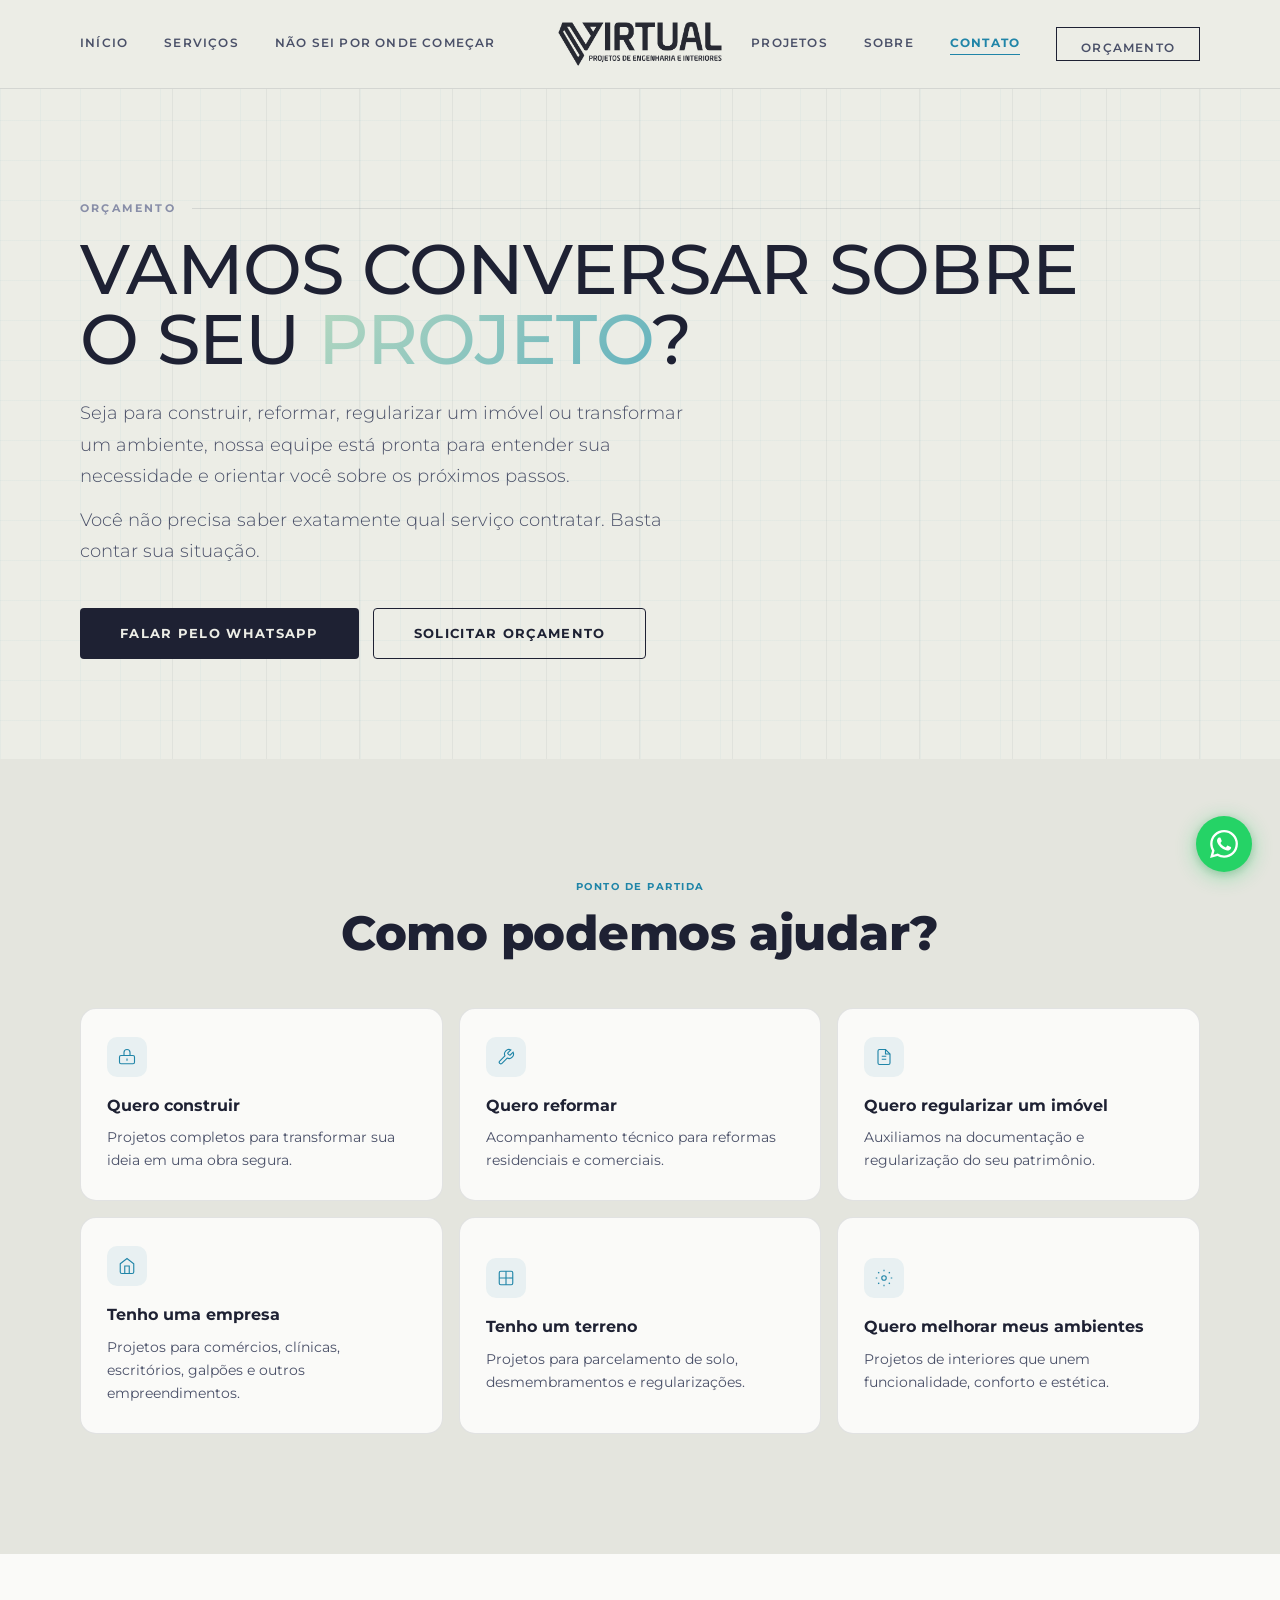
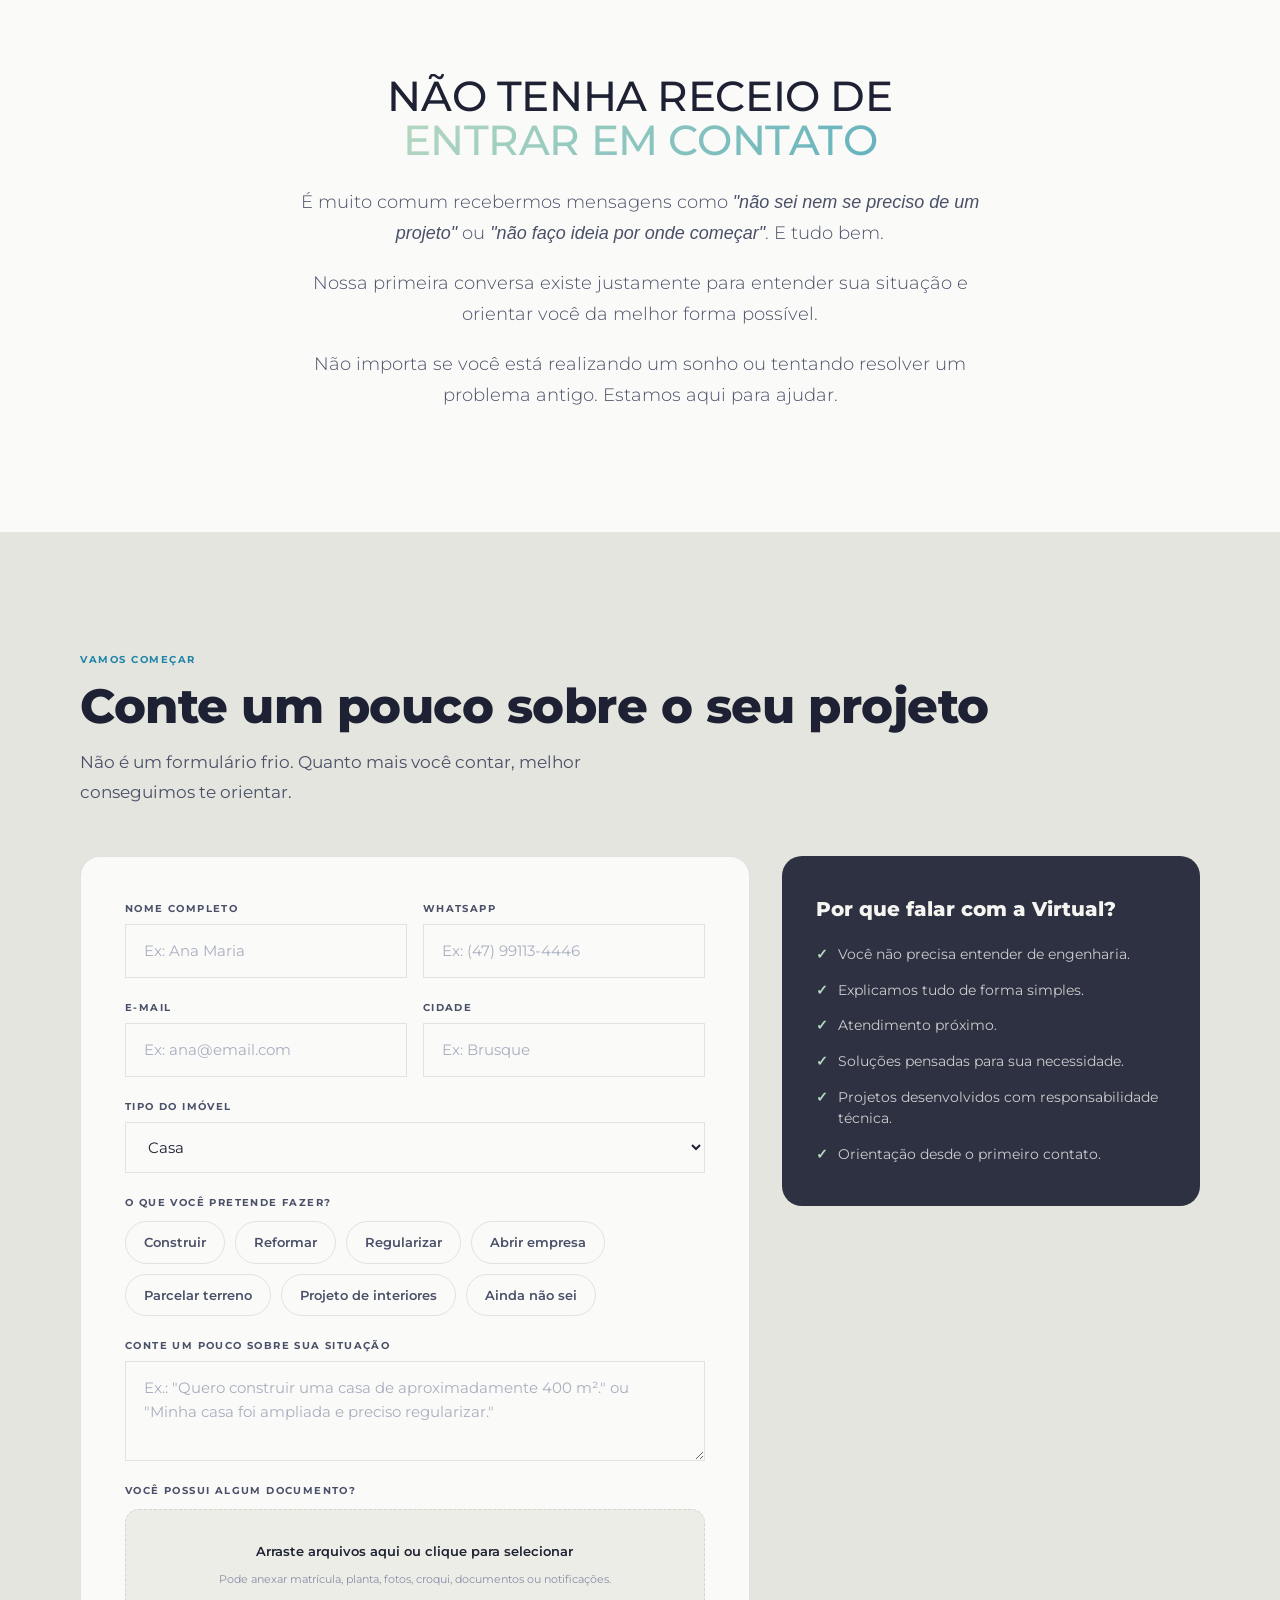
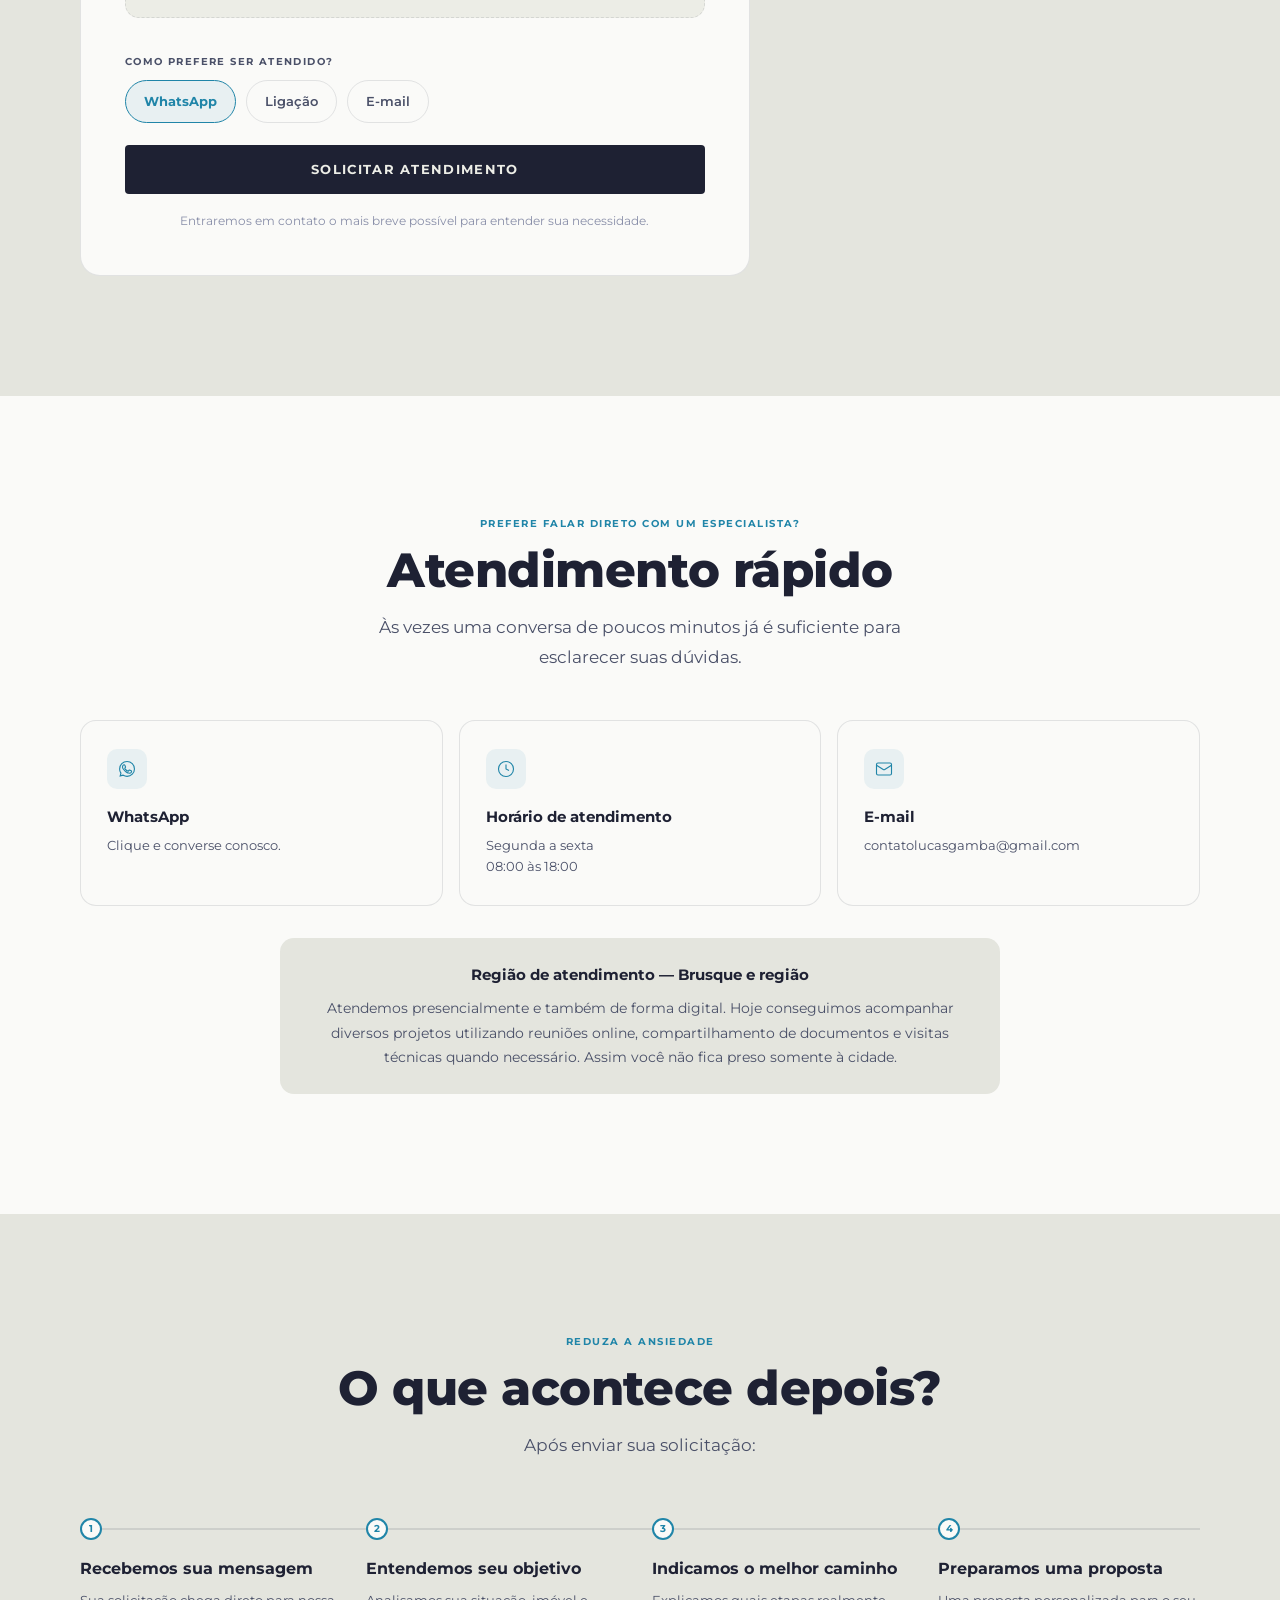
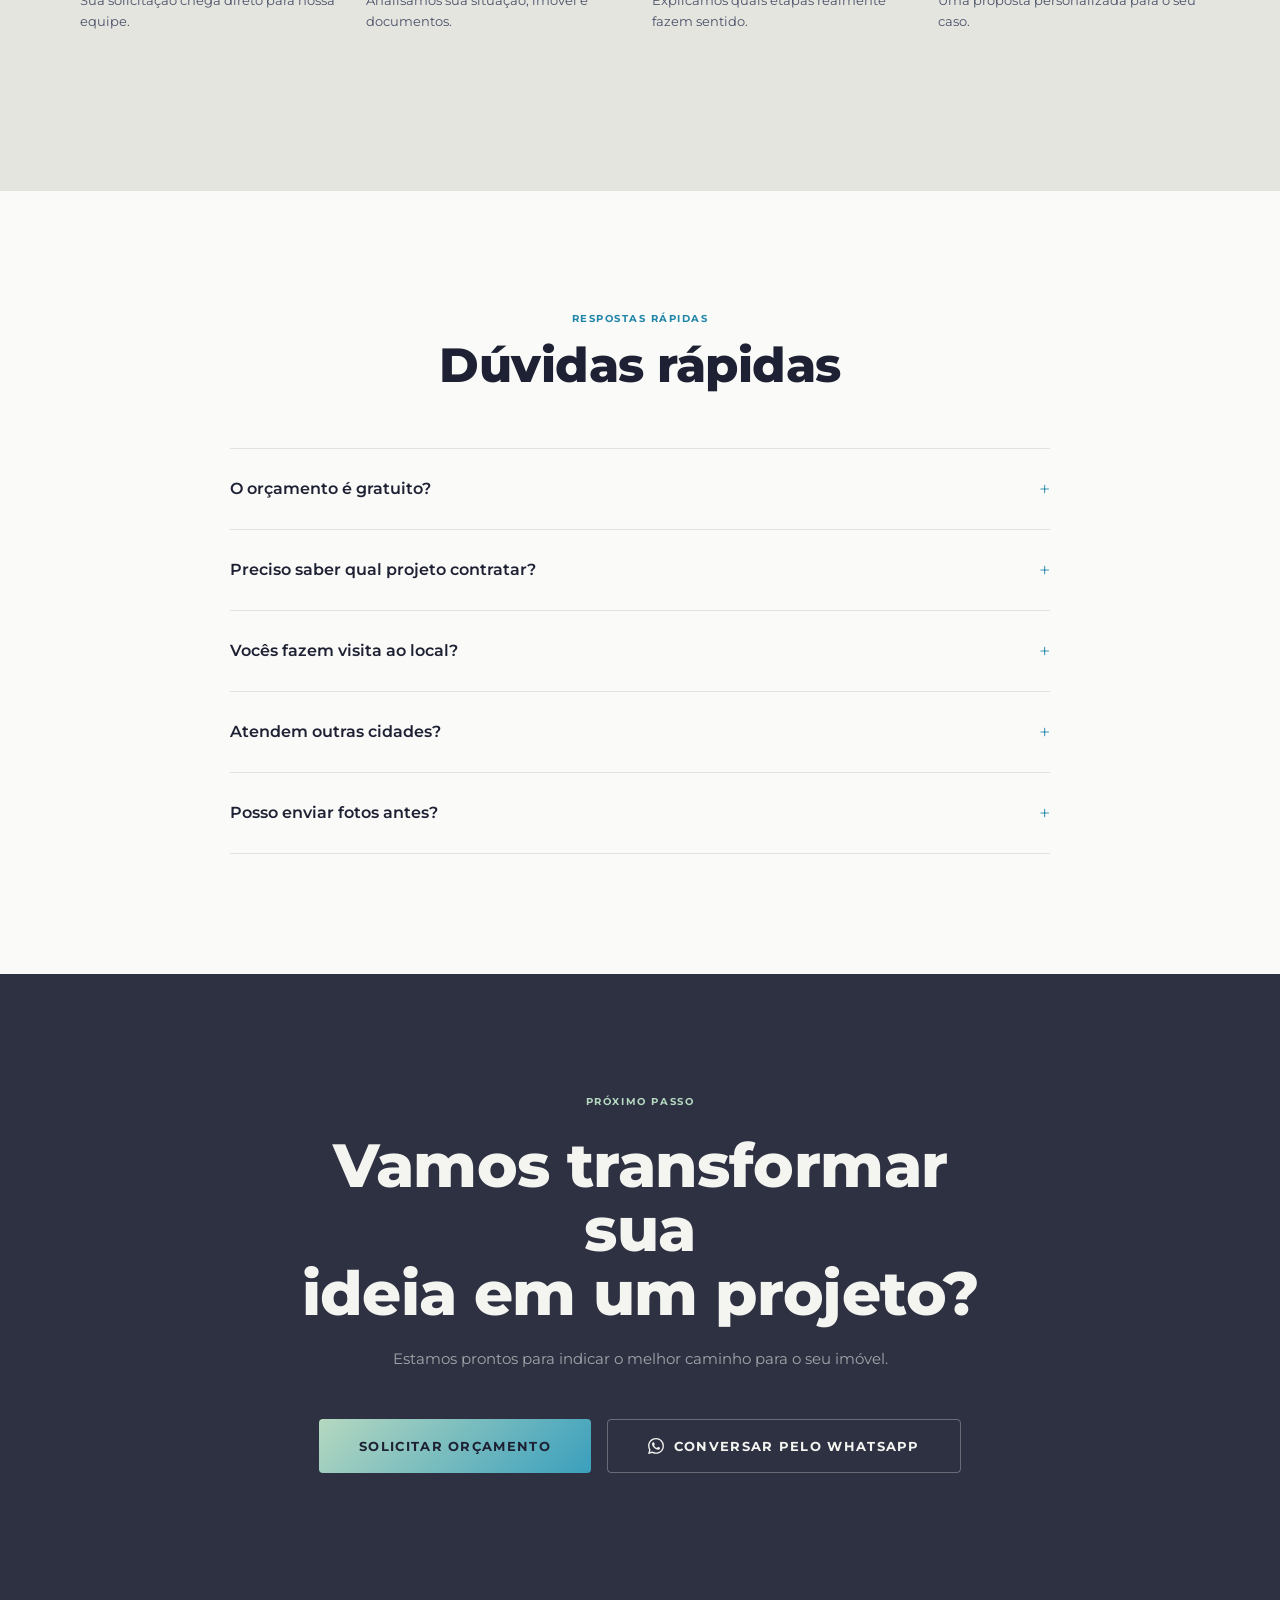
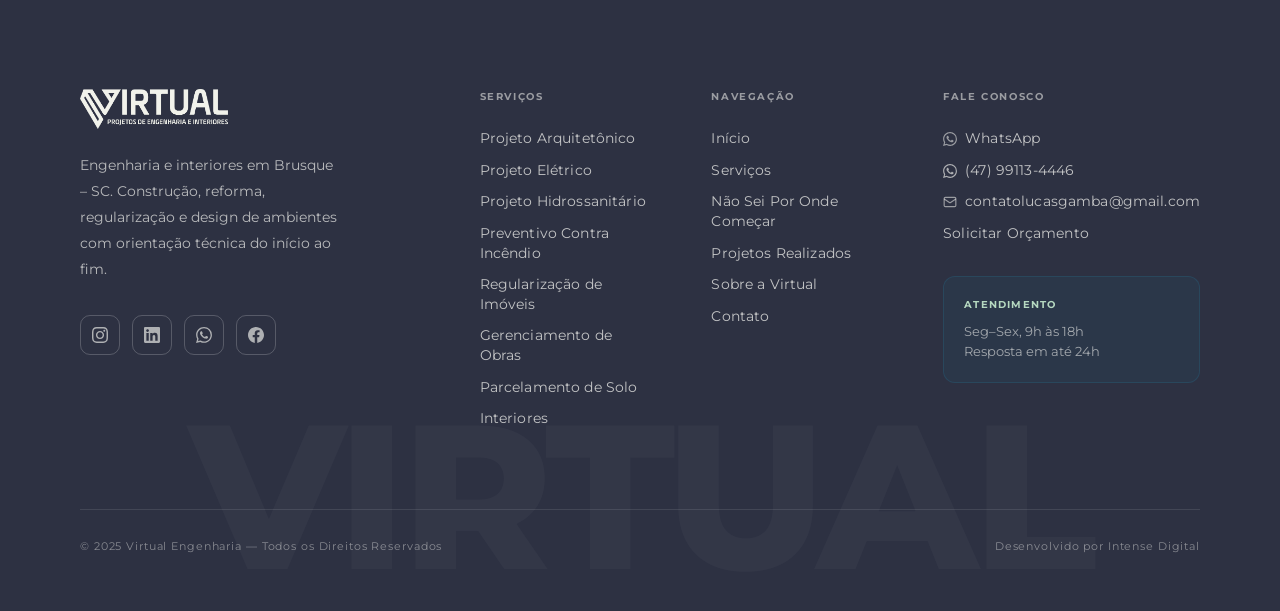
==== commit 9b694180: "feat: adiciona botão WhatsApp em todas as páginas e menu mobile O botão flutuante de WhatsApp só exi" ====
--- a/contato.html
+++ b/contato.html
@@ -344,9 +344,28 @@
         <a href="contato.html" class="active">Contato</a>
         <a href="contato.html" class="h-cta" id="hl-cta">Orçamento</a>
       </nav>
+      <button type="button" class="h-burger" id="hburger" aria-label="Abrir menu" aria-expanded="false" aria-controls="mobile-overlay">
+        <span></span><span></span><span></span>
+      </button>
     </div>
   </div>
 </header>
+
+<!-- MOBILE OVERLAY MENU -->
+<div class="mobile-overlay" id="mobile-overlay">
+  <button type="button" class="mobile-overlay-close" id="hburger-close" aria-label="Fechar menu">
+    <span></span><span></span>
+  </button>
+  <nav class="mobile-overlay-nav">
+    <a href="index.html">Início</a>
+    <a href="servicos.html">Serviços</a>
+    <a href="nao-sei-por-onde-comecar.html">Não Sei Por Onde Começar</a>
+    <a href="projetos.html">Projetos</a>
+    <a href="sobre.html">Sobre</a>
+    <a href="contato.html" class="active">Contato</a>
+    <a href="contato.html" class="h-cta">Orçamento</a>
+  </nav>
+</div>
 
 
 <!-- =========================================
@@ -827,6 +846,25 @@
   <div class="ds-ft-wordmark">Virtual</div>
 </footer>
 
+<!-- WHATSAPP FIXO PREMIUM -->
+<a href="https://wa.me/5547991134446?text=Olá!%20Gostaria%20de%20mais%20informações%20sobre%20os%20serviços%20da%20Virtual%20Engenharia." target="_blank" class="whatsapp-btn-premium" id="wpp-float" aria-label="Falar pelo WhatsApp" style="opacity:0; transform: translateY(20px);">
+  <svg viewBox="0 0 24 24" xmlns="http://www.w3.org/2000/svg">
+    <path d="M17.472 14.382c-.297-.149-1.758-.867-2.03-.967-.273-.099-.471-.148-.67.15-.197.297-.767.966-.94 1.164-.173.199-.347.223-.644.075-.297-.15-1.255-.463-2.39-1.475-.883-.788-1.48-1.761-1.653-2.059-.173-.297-.018-.458.13-.606.134-.133.298-.347.446-.52.149-.174.198-.298.298-.497.099-.198.05-.371-.025-.52-.075-.149-.669-1.612-.916-2.207-.242-.579-.487-.5-.669-.51-.173-.008-.371-.01-.57-.01-.198 0-.52.074-.792.372-.272.297-1.04 1.016-1.04 2.479 0 1.462 1.065 2.875 1.213 3.074.149.198 2.096 3.2 5.077 4.487.709.306 1.262.489 1.694.625.712.227 1.36.195 1.871.118.571-.085 1.758-.719 2.006-1.413.248-.694.248-1.289.173-1.413-.074-.124-.272-.198-.57-.347m-5.421 7.403h-.004a9.87 9.87 0 01-5.031-1.378l-.361-.214-3.741.982.998-3.648-.235-.374a9.86 9.86 0 01-1.51-5.26c.001-5.45 4.436-9.884 9.888-9.884 2.64 0 5.122 1.03 6.988 2.898a9.825 9.825 0 012.893 6.994c-.003 5.45-4.437 9.884-9.885 9.884m8.413-18.297A11.815 11.815 0 0012.05 0C5.495 0 .16 5.335.157 11.892c0 2.096.547 4.142 1.588 5.945L.057 24l6.305-1.654a11.882 11.882 0 005.683 1.448h.005c6.554 0 11.89-5.335 11.893-11.893a11.821 11.821 0 00-3.48-8.413z"/>
+  </svg>
+</a>
+<script>
+  window.addEventListener('load', () => {
+    setTimeout(() => {
+      const wpp = document.getElementById('wpp-float');
+      if (wpp) {
+        wpp.style.transition = 'opacity 0.5s ease, transform 0.5s ease';
+        wpp.style.opacity = '1';
+        wpp.style.transform = 'translateY(0)';
+      }
+    }, 900);
+  });
+</script>
+
 <script>
   // PRELOADER
   window.addEventListener('DOMContentLoaded', () => {
@@ -950,5 +988,6 @@
     }
   });
 </script>
+<script src="assets/js/main.js"></script>
 </body>
 </html>
--- a/assets/css/style.css
+++ b/assets/css/style.css
@@ -106,6 +106,42 @@
   color:var(--ink);background:transparent;transition:all .3s var(--ease);
   white-space:nowrap}
 .h-cta:hover{background:var(--ink);color:var(--bg)}
+
+/* ---- MOBILE HAMBURGER + OVERLAY MENU ---- */
+.h-burger{display:none;flex-direction:column;justify-content:center;
+  align-items:center;gap:5px;width:40px;height:40px;background:none;
+  border:none;cursor:pointer;padding:0;z-index:600}
+.h-burger span{display:block;width:24px;height:2px;background:var(--ink);
+  border-radius:2px;transition:transform .35s var(--ease),opacity .25s var(--ease)}
+.h-burger[aria-expanded="true"] span:nth-child(1){transform:translateY(7px) rotate(45deg)}
+.h-burger[aria-expanded="true"] span:nth-child(2){opacity:0}
+.h-burger[aria-expanded="true"] span:nth-child(3){transform:translateY(-7px) rotate(-45deg)}
+
+.mobile-overlay{position:fixed;inset:0;z-index:500;background:var(--bg);
+  display:flex;flex-direction:column;align-items:center;justify-content:center;
+  gap:32px;opacity:0;visibility:hidden;transform:translateY(-12px);
+  overflow-y:auto;padding:96px 24px 40px;
+  transition:opacity .4s var(--ease),transform .4s var(--ease),visibility 0s linear .4s}
+.mobile-overlay.open{opacity:1;visibility:visible;transform:translateY(0);
+  transition:opacity .4s var(--ease),transform .4s var(--ease),visibility 0s}
+.mobile-overlay-close{position:absolute;top:28px;right:28px;width:44px;height:44px;
+  background:none;border:none;cursor:pointer;display:flex;align-items:center;
+  justify-content:center}
+.mobile-overlay-close span{position:absolute;width:26px;height:2px;background:var(--ink);
+  border-radius:2px}
+.mobile-overlay-close span:first-child{transform:rotate(45deg)}
+.mobile-overlay-close span:last-child{transform:rotate(-45deg)}
+.mobile-overlay-nav{display:flex;flex-direction:column;align-items:center;gap:28px;
+  width:100%;max-width:340px;text-align:center}
+.mobile-overlay-nav a{font-family:var(--fd);font-size:1.5rem;font-weight:600;
+  letter-spacing:.02em;text-transform:uppercase;color:var(--ink);
+  transition:color .25s var(--ease)}
+.mobile-overlay-nav a.active{color:var(--teal)}
+.mobile-overlay-nav a:hover{color:var(--teal)}
+.mobile-overlay-nav a.h-cta{display:inline-block;border:1.5px solid var(--ink);
+  padding:14px 36px;font-size:1rem;margin-top:12px;white-space:nowrap}
+.mobile-overlay-nav a.h-cta:hover{background:var(--ink);color:var(--bg)}
+body.no-scroll{overflow:hidden}
 
 /* ---- AOS ---- */
 [data-aos]{opacity:0;transition:opacity 800ms var(--ease),transform 800ms var(--ease)}
@@ -488,6 +524,7 @@
   .type-row{grid-template-columns:120px 1fr}
   .t-spec{display:none}
   .h-nav-l,.h-nav-r,.h-cta{display:none}
+  .h-burger{display:flex}
   .ds-ft-grid{grid-template-columns:1fr}
   .ds-ft-wordmark{display:none}
 }
